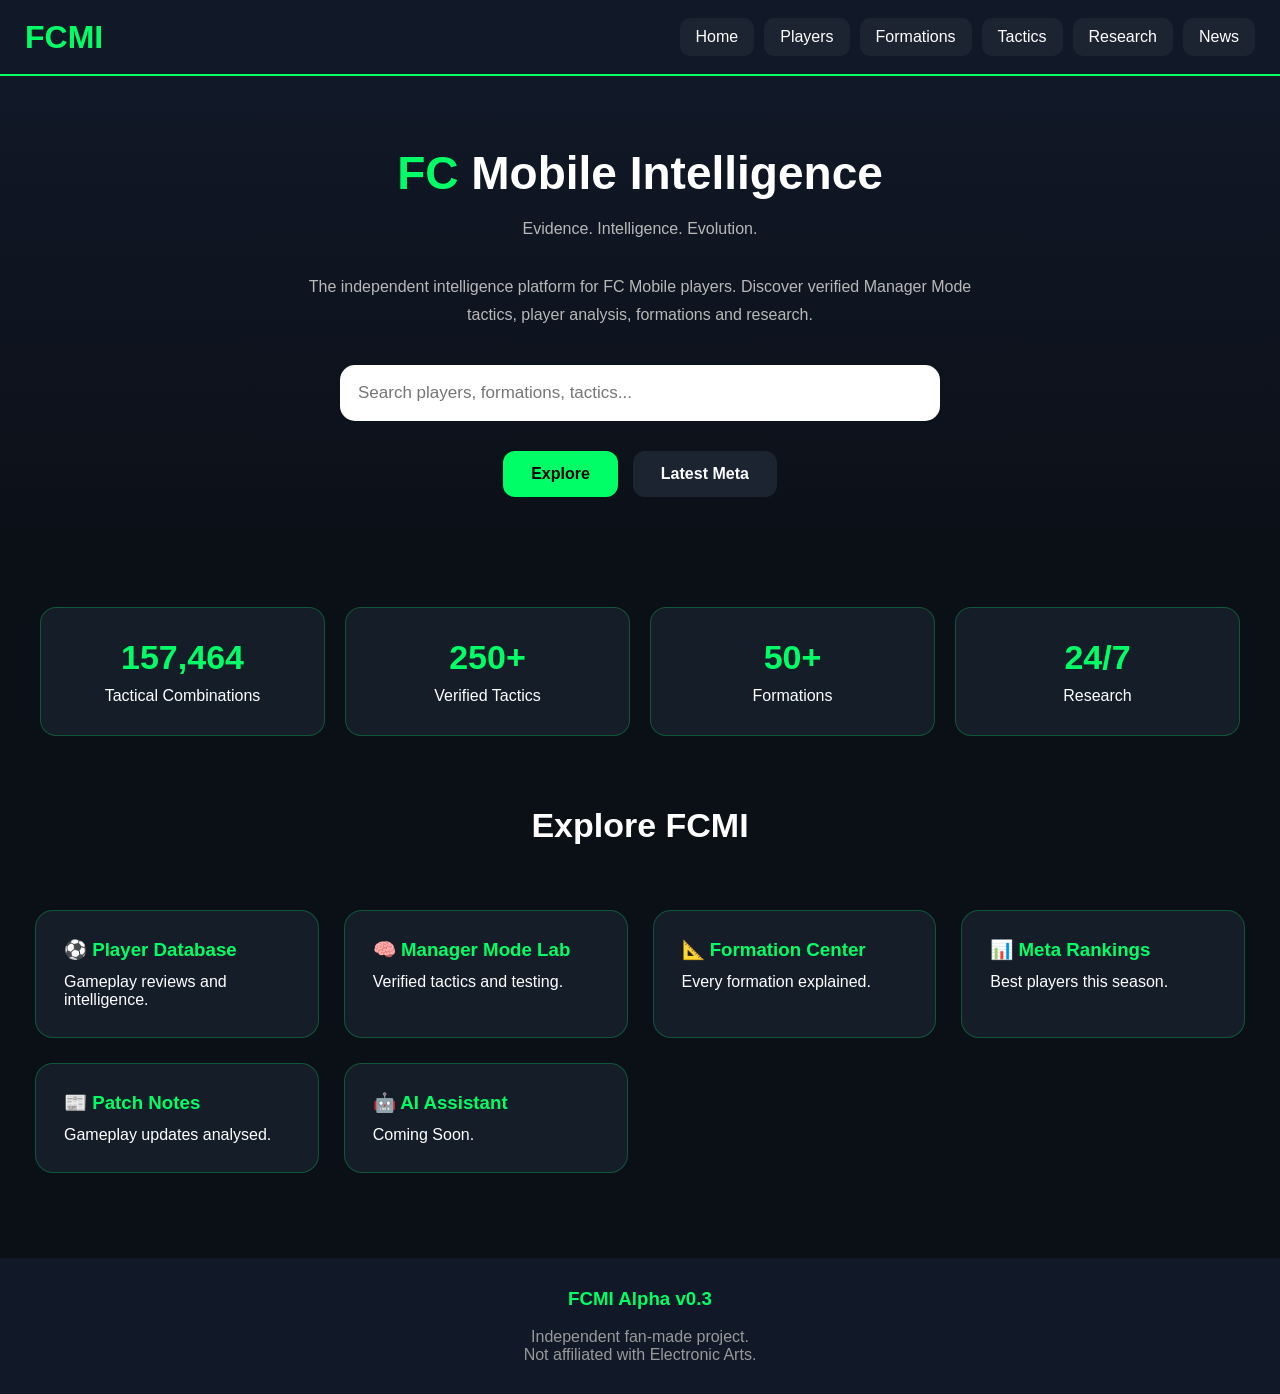
==== index.html @ a734e4b5 "Update index.html" ====
<!DOCTYPE html>
<html lang="en">
<head>
<meta charset="UTF-8">
<meta name="viewport" content="width=device-width, initial-scale=1.0">
<title>FCMI - FC Mobile Intelligence</title>

<style>

*{
margin:0;
padding:0;
box-sizing:border-box;
font-family:Arial,Helvetica,sans-serif;
}

body{
background:#0b1017;
color:white;
}

header{
display:flex;
justify-content:space-between;
align-items:center;
padding:18px 25px;
background:#111827;
border-bottom:2px solid #00ff66;
position:sticky;
top:0;
}

.logo{
font-size:32px;
font-weight:bold;
color:#00ff66;
}

nav{
display:flex;
gap:10px;
flex-wrap:wrap;
}

nav a{
color:white;
text-decoration:none;
padding:10px 16px;
border-radius:10px;
background:#1c2431;
transition:.3s;
}

nav a:hover{
background:#00ff66;
color:#000;
}

.hero{
padding:70px 20px;
text-align:center;
background:linear-gradient(180deg,#111827,#0b1017);
}

.hero h1{
font-size:46px;
margin-bottom:15px;
}

.hero h1 span{
color:#00ff66;
}

.hero p{
max-width:700px;
margin:auto;
color:#b8b8b8;
line-height:1.8;
}

.search{
margin-top:35px;
}

.search input{
width:90%;
max-width:600px;
padding:18px;
border:none;
border-radius:15px;
font-size:17px;
outline:none;
}

.buttons{
margin-top:30px;
display:flex;
justify-content:center;
gap:15px;
flex-wrap:wrap;
}

.btn{
padding:14px 28px;
border-radius:12px;
text-decoration:none;
font-weight:bold;
transition:.3s;
}

.green{
background:#00ff66;
color:black;
}

.dark{
background:#1b2430;
color:white;
}

.btn:hover{
transform:translateY(-4px);
}

.stats{
display:grid;
grid-template-columns:repeat(auto-fit,minmax(180px,1fr));
gap:20px;
padding:40px;
}

.stat{
background:#151d29;
padding:30px;
border-radius:16px;
text-align:center;
border:1px solid rgba(0,255,102,.25);
}

.stat h2{
color:#00ff66;
font-size:34px;
margin-bottom:10px;
}

.section-title{
text-align:center;
font-size:34px;
margin-top:30px;
margin-bottom:30px;
}

.cards{
display:grid;
grid-template-columns:repeat(auto-fit,minmax(230px,1fr));
gap:25px;
padding:35px;
}

.card{
background:#151d29;
padding:28px;
border-radius:18px;
transition:.3s;
border:1px solid rgba(0,255,102,.25);
}

.card:hover{
transform:translateY(-8px);
box-shadow:0 0 20px rgba(0,255,102,.35);
}

.card h3{
color:#00ff66;
margin-bottom:12px;
}

footer{
margin-top:50px;
background:#111827;
padding:30px;
text-align:center;
color:#999;
}

</style>

</head>

<body>

<header>

<div class="logo">FCMI</div>

<nav>

<a href="#">Home</a>
<a href="#">Players</a>
<a href="#">Formations</a>
<a href="#">Tactics</a>
<a href="#">Research</a>
<a href="#">News</a>

</nav>

</header>

<section class="hero">

<h1><span>FC</span> Mobile Intelligence</h1>

<p>

Evidence. Intelligence. Evolution.

<br><br>

The independent intelligence platform for FC Mobile players.

Discover verified Manager Mode tactics, player analysis, formations and research.

</p>

<div class="search">

<input type="text" placeholder="Search players, formations, tactics...">

</div>

<div class="buttons">

<a href="#" class="btn green">Explore</a>

<a href="#" class="btn dark">Latest Meta</a>

</div>

</section>

<section class="stats">

<div class="stat">

<h2>157,464</h2>

<p>Tactical Combinations</p>

</div>

<div class="stat">

<h2>250+</h2>

<p>Verified Tactics</p>

</div>

<div class="stat">

<h2>50+</h2>

<p>Formations</p>

</div>

<div class="stat">

<h2>24/7</h2>

<p>Research</p>

</div>

</section>

<h2 class="section-title">

Explore FCMI

</h2>

<section class="cards">

<div class="card">

<h3>⚽ Player Database</h3>

<p>Gameplay reviews and intelligence.</p>

</div>

<div class="card">

<h3>🧠 Manager Mode Lab</h3>

<p>Verified tactics and testing.</p>

</div>

<div class="card">

<h3>📐 Formation Center</h3>

<p>Every formation explained.</p>

</div>

<div class="card">

<h3>📊 Meta Rankings</h3>

<p>Best players this season.</p>

</div>

<div class="card">

<h3>📰 Patch Notes</h3>

<p>Gameplay updates analysed.</p>

</div>

<div class="card">

<h3>🤖 AI Assistant</h3>

<p>Coming Soon.</p>

</div>

</section>

<footer>

<h3 style="color:#00ff66;">FCMI Alpha v0.3</h3>

<br>

<p>

Independent fan-made project.

<br>

Not affiliated with Electronic Arts.

</p>

</footer>

</body>

</html>
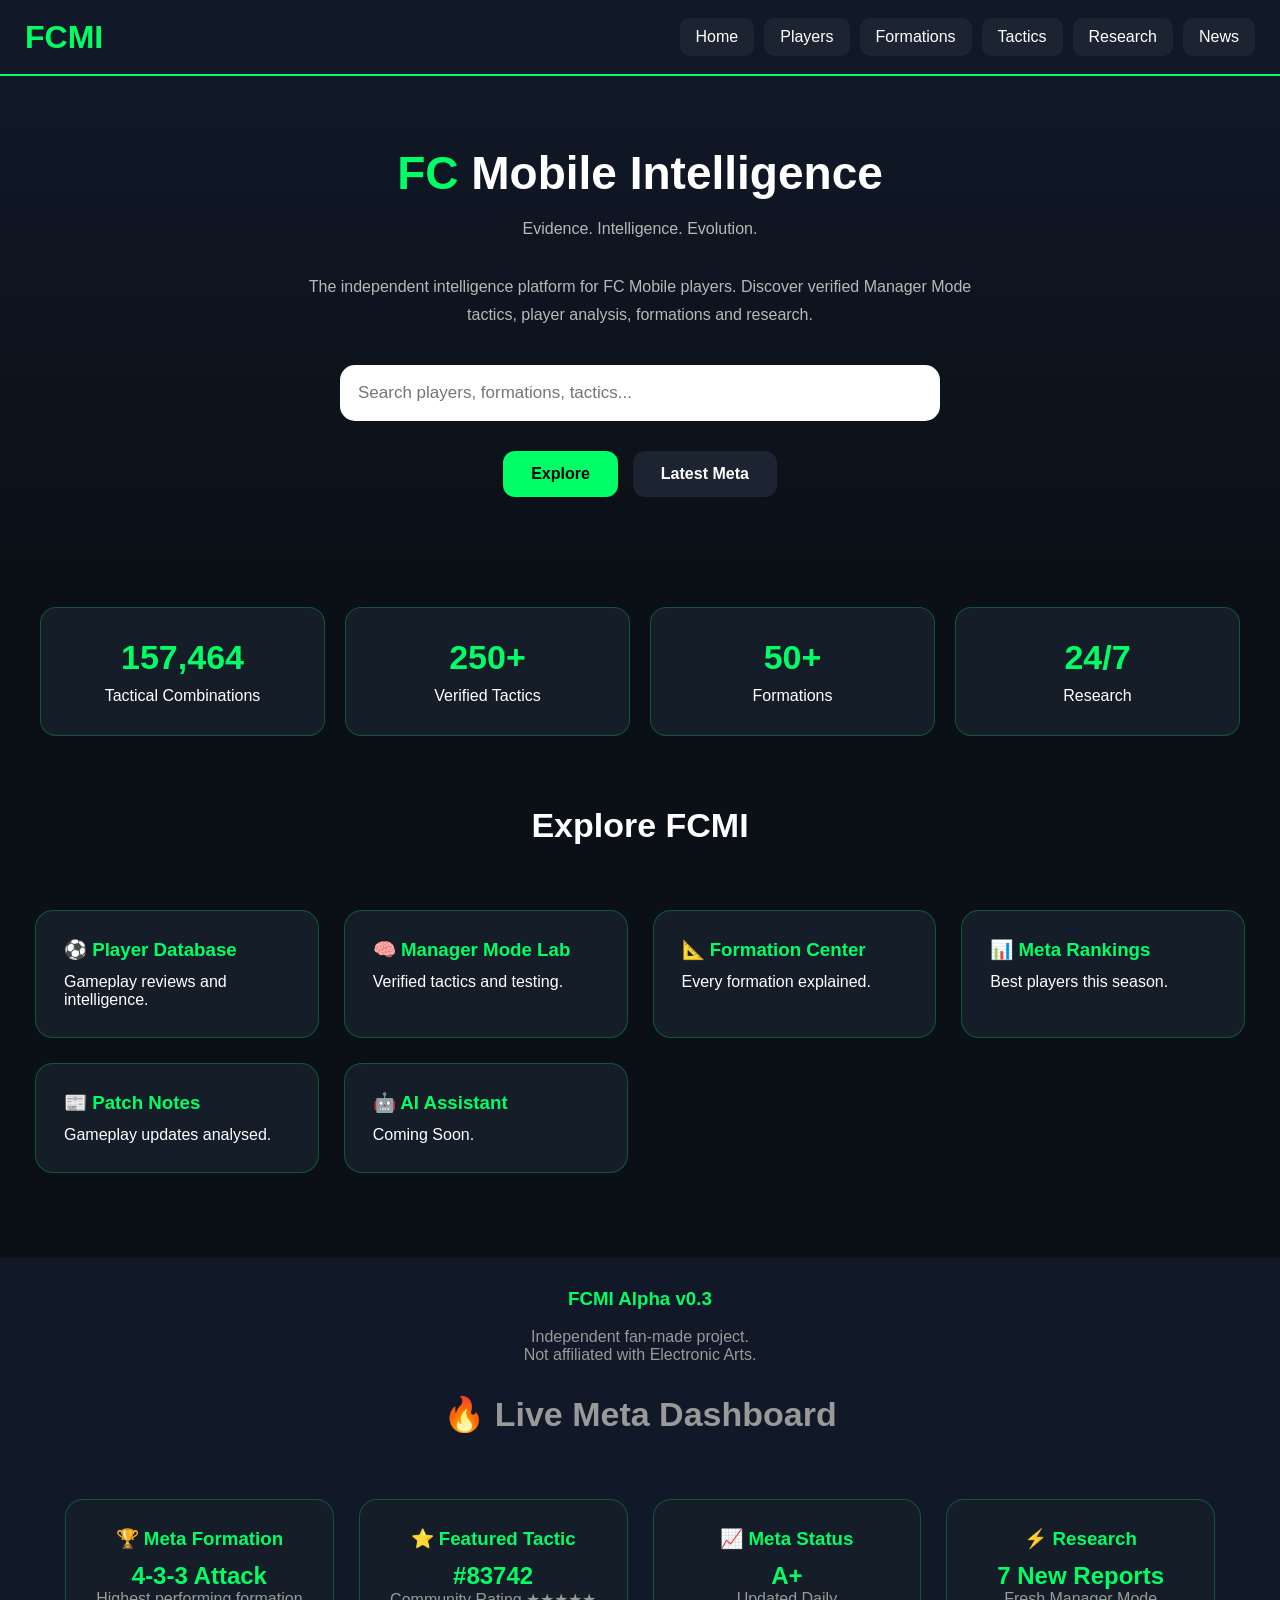
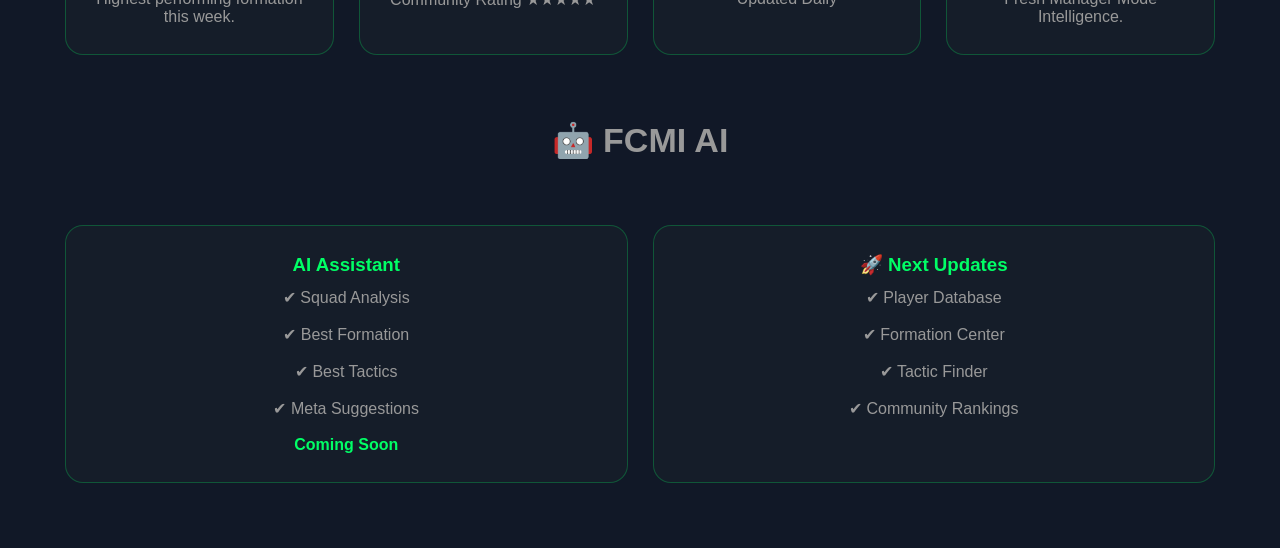
==== commit d46b31fa: "Update index.html" ====
--- a/index.html
+++ b/index.html
@@ -348,6 +348,101 @@
 
 </p>
 
+<!-- ========================= -->
+<!-- FCMI v0.4 LIVE DASHBOARD -->
+<!-- ========================= -->
+
+<h2 class="section-title">
+🔥 Live Meta Dashboard
+</h2>
+
+<section class="cards">
+
+<div class="card">
+<h3>🏆 Meta Formation</h3>
+<h2 style="color:#00ff66;">4-3-3 Attack</h2>
+<p>Highest performing formation this week.</p>
+</div>
+
+<div class="card">
+<h3>⭐ Featured Tactic</h3>
+<h2 style="color:#00ff66;">#83742</h2>
+<p>Community Rating ★★★★★</p>
+</div>
+
+<div class="card">
+<h3>📈 Meta Status</h3>
+<h2 style="color:#00ff66;">A+</h2>
+<p>Updated Daily</p>
+</div>
+
+<div class="card">
+<h3>⚡ Research</h3>
+<h2 style="color:#00ff66;">7 New Reports</h2>
+<p>Fresh Manager Mode Intelligence.</p>
+</div>
+
+</section>
+
+<h2 class="section-title">
+🤖 FCMI AI
+</h2>
+
+<section class="cards">
+
+<div class="card">
+<h3>AI Assistant</h3>
+
+<p>
+
+✔ Squad Analysis
+
+<br><br>
+
+✔ Best Formation
+
+<br><br>
+
+✔ Best Tactics
+
+<br><br>
+
+✔ Meta Suggestions
+
+<br><br>
+
+<font color="#00ff66"><b>Coming Soon</b></font>
+
+</p>
+
+</div>
+
+<div class="card">
+
+<h3>🚀 Next Updates</h3>
+
+<p>
+
+✔ Player Database
+
+<br><br>
+
+✔ Formation Center
+
+<br><br>
+
+✔ Tactic Finder
+
+<br><br>
+
+✔ Community Rankings
+
+</p>
+
+</div>
+
+</section>
+
 </footer>
 
 </body>
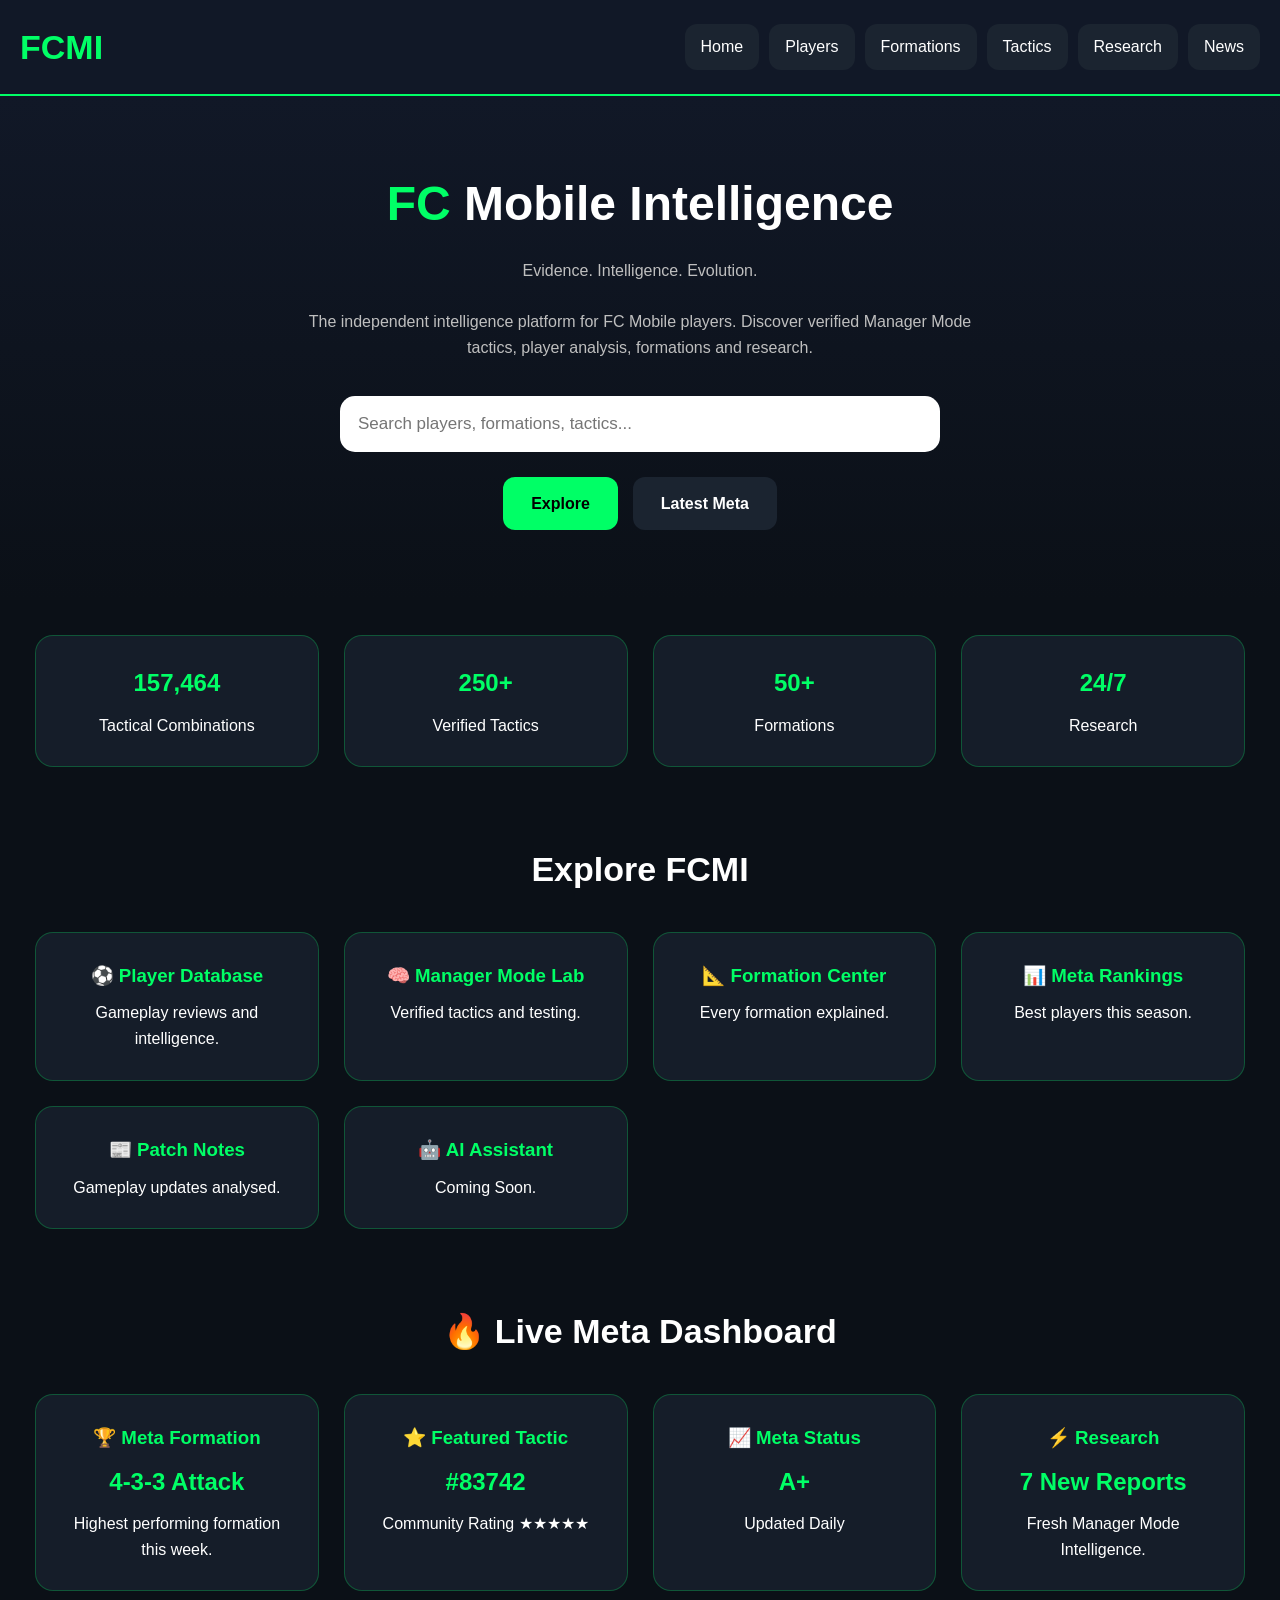
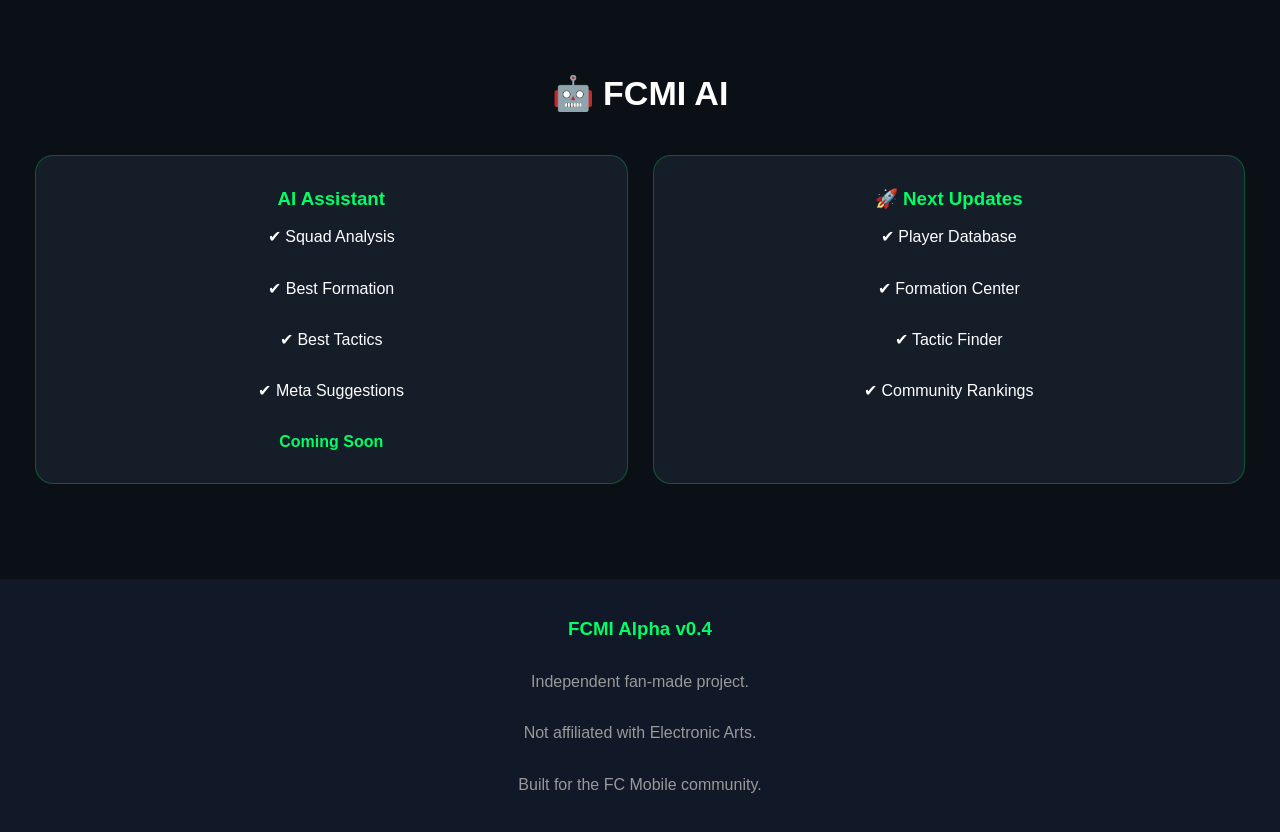
==== commit ba083b58: "Update index.html" ====
--- a/index.html
+++ b/index.html
@@ -1,8 +1,11 @@
 <!DOCTYPE html>
 <html lang="en">
+
 <head>
+
 <meta charset="UTF-8">
 <meta name="viewport" content="width=device-width, initial-scale=1.0">
+
 <title>FCMI - FC Mobile Intelligence</title>
 
 <style>
@@ -17,21 +20,23 @@
 body{
 background:#0b1017;
 color:white;
+line-height:1.6;
 }
 
 header{
 display:flex;
 justify-content:space-between;
 align-items:center;
-padding:18px 25px;
+padding:20px;
 background:#111827;
 border-bottom:2px solid #00ff66;
 position:sticky;
 top:0;
+z-index:100;
 }
 
 .logo{
-font-size:32px;
+font-size:34px;
 font-weight:bold;
 color:#00ff66;
 }
@@ -45,9 +50,9 @@
 nav a{
 color:white;
 text-decoration:none;
+background:#1b2430;
 padding:10px 16px;
-border-radius:10px;
-background:#1c2431;
+border-radius:12px;
 transition:.3s;
 }
 
@@ -63,7 +68,7 @@
 }
 
 .hero h1{
-font-size:46px;
+font-size:48px;
 margin-bottom:15px;
 }
 
@@ -74,8 +79,7 @@
 .hero p{
 max-width:700px;
 margin:auto;
-color:#b8b8b8;
-line-height:1.8;
+color:#bfbfbf;
 }
 
 .search{
@@ -93,18 +97,18 @@
 }
 
 .buttons{
-margin-top:30px;
 display:flex;
 justify-content:center;
 gap:15px;
+margin-top:25px;
 flex-wrap:wrap;
 }
 
 .btn{
 padding:14px 28px;
 border-radius:12px;
+font-weight:bold;
 text-decoration:none;
-font-weight:bold;
 transition:.3s;
 }
 
@@ -122,34 +126,7 @@
 transform:translateY(-4px);
 }
 
-.stats{
-display:grid;
-grid-template-columns:repeat(auto-fit,minmax(180px,1fr));
-gap:20px;
-padding:40px;
-}
-
-.stat{
-background:#151d29;
-padding:30px;
-border-radius:16px;
-text-align:center;
-border:1px solid rgba(0,255,102,.25);
-}
-
-.stat h2{
-color:#00ff66;
-font-size:34px;
-margin-bottom:10px;
-}
-
-.section-title{
-text-align:center;
-font-size:34px;
-margin-top:30px;
-margin-bottom:30px;
-}
-
+.stats,
 .cards{
 display:grid;
 grid-template-columns:repeat(auto-fit,minmax(230px,1fr));
@@ -157,36 +134,46 @@
 padding:35px;
 }
 
+.stat,
 .card{
 background:#151d29;
 padding:28px;
 border-radius:18px;
+border:1px solid rgba(0,255,102,.25);
 transition:.3s;
-border:1px solid rgba(0,255,102,.25);
-}
-
-.card:hover{
+text-align:center;
+}
+
+.card:hover,
+.stat:hover{
 transform:translateY(-8px);
-box-shadow:0 0 20px rgba(0,255,102,.35);
-}
-
+box-shadow:0 0 20px rgba(0,255,102,.25);
+}
+
+.stat h2,
+.card h2,
 .card h3{
 color:#00ff66;
-margin-bottom:12px;
+margin-bottom:10px;
+}
+
+.section-title{
+text-align:center;
+font-size:34px;
+margin-top:40px;
 }
 
 footer{
-margin-top:50px;
 background:#111827;
-padding:30px;
+padding:35px;
 text-align:center;
+margin-top:60px;
 color:#999;
 }
 
 </style>
 
 </head>
-
 <body>
 
 <header>
@@ -194,14 +181,12 @@
 <div class="logo">FCMI</div>
 
 <nav>
-
 <a href="#">Home</a>
 <a href="#">Players</a>
 <a href="#">Formations</a>
 <a href="#">Tactics</a>
 <a href="#">Research</a>
 <a href="#">News</a>
-
 </nav>
 
 </header>
@@ -211,29 +196,20 @@
 <h1><span>FC</span> Mobile Intelligence</h1>
 
 <p>
-
 Evidence. Intelligence. Evolution.
-
 <br><br>
-
 The independent intelligence platform for FC Mobile players.
-
-Discover verified Manager Mode tactics, player analysis, formations and research.
-
+Discover verified Manager Mode tactics, player analysis,
+formations and research.
 </p>
 
 <div class="search">
-
 <input type="text" placeholder="Search players, formations, tactics...">
-
 </div>
 
 <div class="buttons">
-
 <a href="#" class="btn green">Explore</a>
-
 <a href="#" class="btn dark">Latest Meta</a>
-
 </div>
 
 </section>
@@ -241,100 +217,123 @@
 <section class="stats">
 
 <div class="stat">
-
 <h2>157,464</h2>
-
 <p>Tactical Combinations</p>
-
 </div>
 
 <div class="stat">
-
 <h2>250+</h2>
-
 <p>Verified Tactics</p>
-
 </div>
 
 <div class="stat">
-
 <h2>50+</h2>
-
 <p>Formations</p>
-
 </div>
 
 <div class="stat">
-
 <h2>24/7</h2>
-
 <p>Research</p>
-
-</div>
-
-</section>
-
-<h2 class="section-title">
-
-Explore FCMI
-
-</h2>
+</div>
+
+</section>
+
+<h2 class="section-title">Explore FCMI</h2>
 
 <section class="cards">
 
 <div class="card">
-
 <h3>⚽ Player Database</h3>
-
 <p>Gameplay reviews and intelligence.</p>
-
-</div>
-
-<div class="card">
-
+</div>
+
+<div class="card">
 <h3>🧠 Manager Mode Lab</h3>
-
 <p>Verified tactics and testing.</p>
-
-</div>
-
-<div class="card">
-
+</div>
+
+<div class="card">
 <h3>📐 Formation Center</h3>
-
 <p>Every formation explained.</p>
-
-</div>
-
-<div class="card">
-
+</div>
+
+<div class="card">
 <h3>📊 Meta Rankings</h3>
-
 <p>Best players this season.</p>
-
-</div>
-
-<div class="card">
-
+</div>
+
+<div class="card">
 <h3>📰 Patch Notes</h3>
-
 <p>Gameplay updates analysed.</p>
-
-</div>
-
-<div class="card">
-
+</div>
+
+<div class="card">
 <h3>🤖 AI Assistant</h3>
-
 <p>Coming Soon.</p>
-
-</div>
-
-</section>
-
+</div>
+
+</section>
+
+<h2 class="section-title">🔥 Live Meta Dashboard</h2>
+
+<section class="cards">
+
+<div class="card">
+<h3>🏆 Meta Formation</h3>
+<h2>4-3-3 Attack</h2>
+<p>Highest performing formation this week.</p>
+</div>
+
+<div class="card">
+<h3>⭐ Featured Tactic</h3>
+<h2>#83742</h2>
+<p>Community Rating ★★★★★</p>
+</div>
+
+<div class="card">
+<h3>📈 Meta Status</h3>
+<h2>A+</h2>
+<p>Updated Daily</p>
+</div>
+
+<div class="card">
+<h3>⚡ Research</h3>
+<h2>7 New Reports</h2>
+<p>Fresh Manager Mode Intelligence.</p>
+</div>
+
+</section>
+
+<h2 class="section-title">🤖 FCMI AI</h2>
+
+<section class="cards">
+
+<div class="card">
+<h3>AI Assistant</h3>
+<p>
+✔ Squad Analysis<br><br>
+✔ Best Formation<br><br>
+✔ Best Tactics<br><br>
+✔ Meta Suggestions<br><br>
+
+<b style="color:#00ff66;">Coming Soon</b>
+</p>
+</div>
+
+<div class="card">
+<h3>🚀 Next Updates</h3>
+<p>
+✔ Player Database<br><br>
+✔ Formation Center<br><br>
+✔ Tactic Finder<br><br>
+✔ Community Rankings
+</p>
+</div>
+
+</section>
 <footer>
 
-<h3 style="color:#00ff66;">FCMI Alpha v0.3</h3>
+<h3 style="color:#00ff66;">FCMI Alpha v0.4</h3>
 
 <br>
 
@@ -342,107 +341,16 @@
 
 Independent fan-made project.
 
-<br>
+<br><br>
 
 Not affiliated with Electronic Arts.
 
+<br><br>
+
+Built for the FC Mobile community.
+
 </p>
 
-<!-- ========================= -->
-<!-- FCMI v0.4 LIVE DASHBOARD -->
-<!-- ========================= -->
-
-<h2 class="section-title">
-🔥 Live Meta Dashboard
-</h2>
-
-<section class="cards">
-
-<div class="card">
-<h3>🏆 Meta Formation</h3>
-<h2 style="color:#00ff66;">4-3-3 Attack</h2>
-<p>Highest performing formation this week.</p>
-</div>
-
-<div class="card">
-<h3>⭐ Featured Tactic</h3>
-<h2 style="color:#00ff66;">#83742</h2>
-<p>Community Rating ★★★★★</p>
-</div>
-
-<div class="card">
-<h3>📈 Meta Status</h3>
-<h2 style="color:#00ff66;">A+</h2>
-<p>Updated Daily</p>
-</div>
-
-<div class="card">
-<h3>⚡ Research</h3>
-<h2 style="color:#00ff66;">7 New Reports</h2>
-<p>Fresh Manager Mode Intelligence.</p>
-</div>
-
-</section>
-
-<h2 class="section-title">
-🤖 FCMI AI
-</h2>
-
-<section class="cards">
-
-<div class="card">
-<h3>AI Assistant</h3>
-
-<p>
-
-✔ Squad Analysis
-
-<br><br>
-
-✔ Best Formation
-
-<br><br>
-
-✔ Best Tactics
-
-<br><br>
-
-✔ Meta Suggestions
-
-<br><br>
-
-<font color="#00ff66"><b>Coming Soon</b></font>
-
-</p>
-
-</div>
-
-<div class="card">
-
-<h3>🚀 Next Updates</h3>
-
-<p>
-
-✔ Player Database
-
-<br><br>
-
-✔ Formation Center
-
-<br><br>
-
-✔ Tactic Finder
-
-<br><br>
-
-✔ Community Rankings
-
-</p>
-
-</div>
-
-</section>
-
 </footer>
 
 </body>
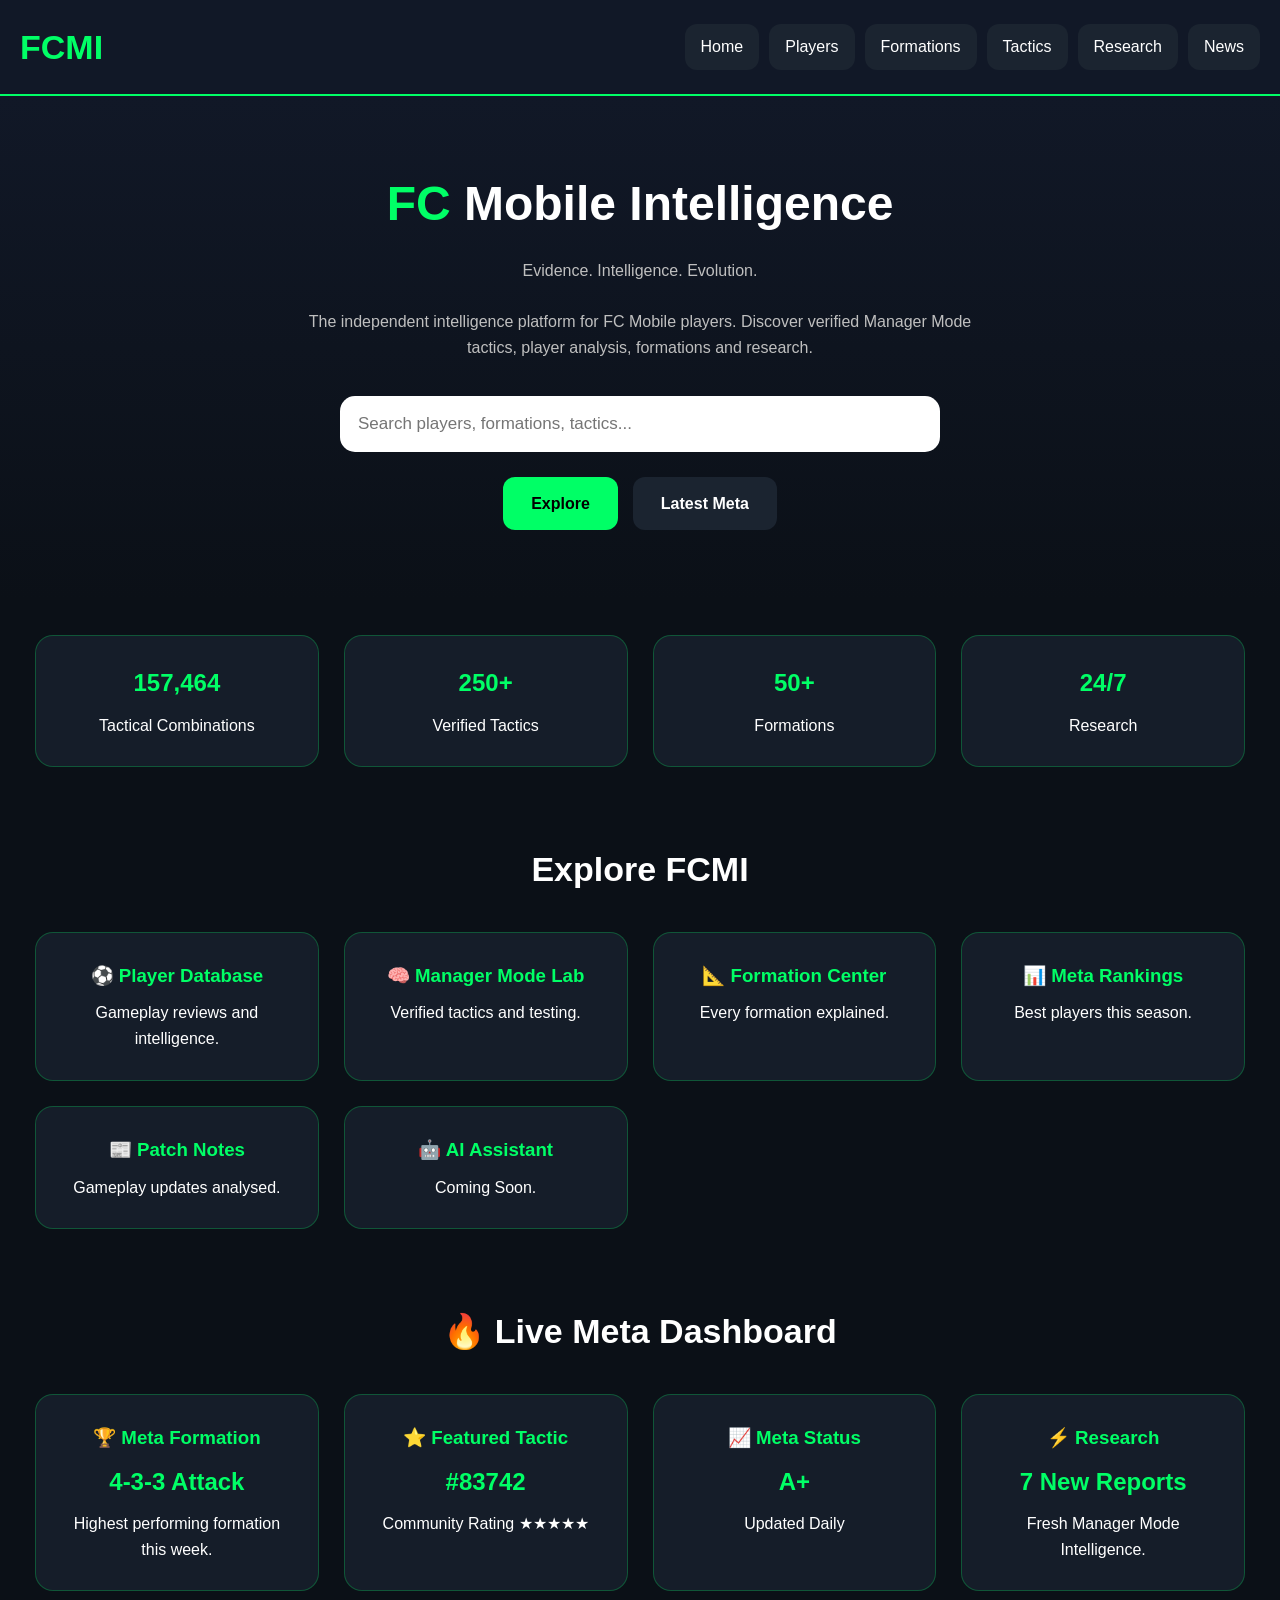
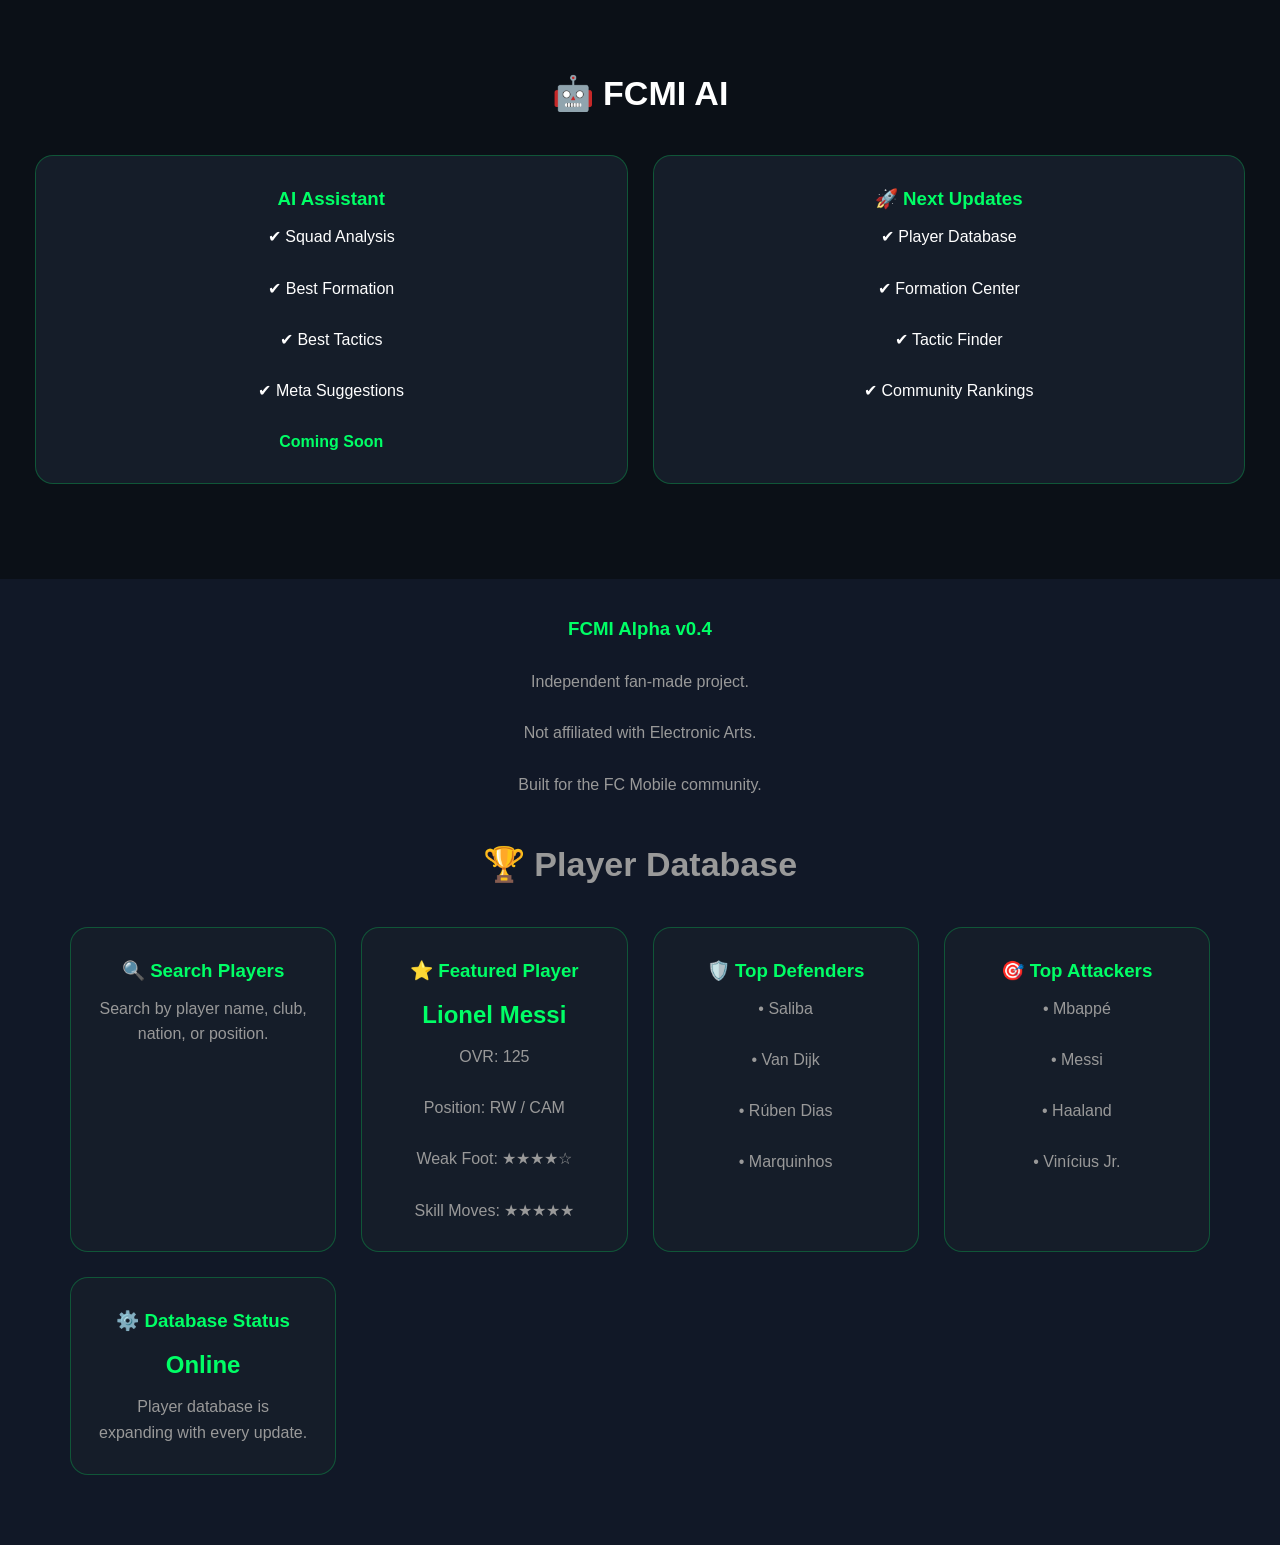
==== commit 0d72dd19: "Update index.html" ====
--- a/index.html
+++ b/index.html
@@ -350,7 +350,52 @@
 Built for the FC Mobile community.
 
 </p>
-
+<h2 class="section-title">🏆 Player Database</h2>
+
+<section class="cards">
+
+<div class="card">
+<h3>🔍 Search Players</h3>
+<p>Search by player name, club, nation, or position.</p>
+</div>
+
+<div class="card">
+<h3>⭐ Featured Player</h3>
+<h2 style="color:#00ff66;">Lionel Messi</h2>
+<p>OVR: 125<br><br>
+Position: RW / CAM<br><br>
+Weak Foot: ★★★★☆<br><br>
+Skill Moves: ★★★★★
+</p>
+</div>
+
+<div class="card">
+<h3>🛡️ Top Defenders</h3>
+<p>
+• Saliba<br><br>
+• Van Dijk<br><br>
+• Rúben Dias<br><br>
+• Marquinhos
+</p>
+</div>
+
+<div class="card">
+<h3>🎯 Top Attackers</h3>
+<p>
+• Mbappé<br><br>
+• Messi<br><br>
+• Haaland<br><br>
+• Vinícius Jr.
+</p>
+</div>
+
+<div class="card">
+<h3>⚙️ Database Status</h3>
+<h2 style="color:#00ff66;">Online</h2>
+<p>Player database is expanding with every update.</p>
+</div>
+
+</section>
 </footer>
 
 </body>
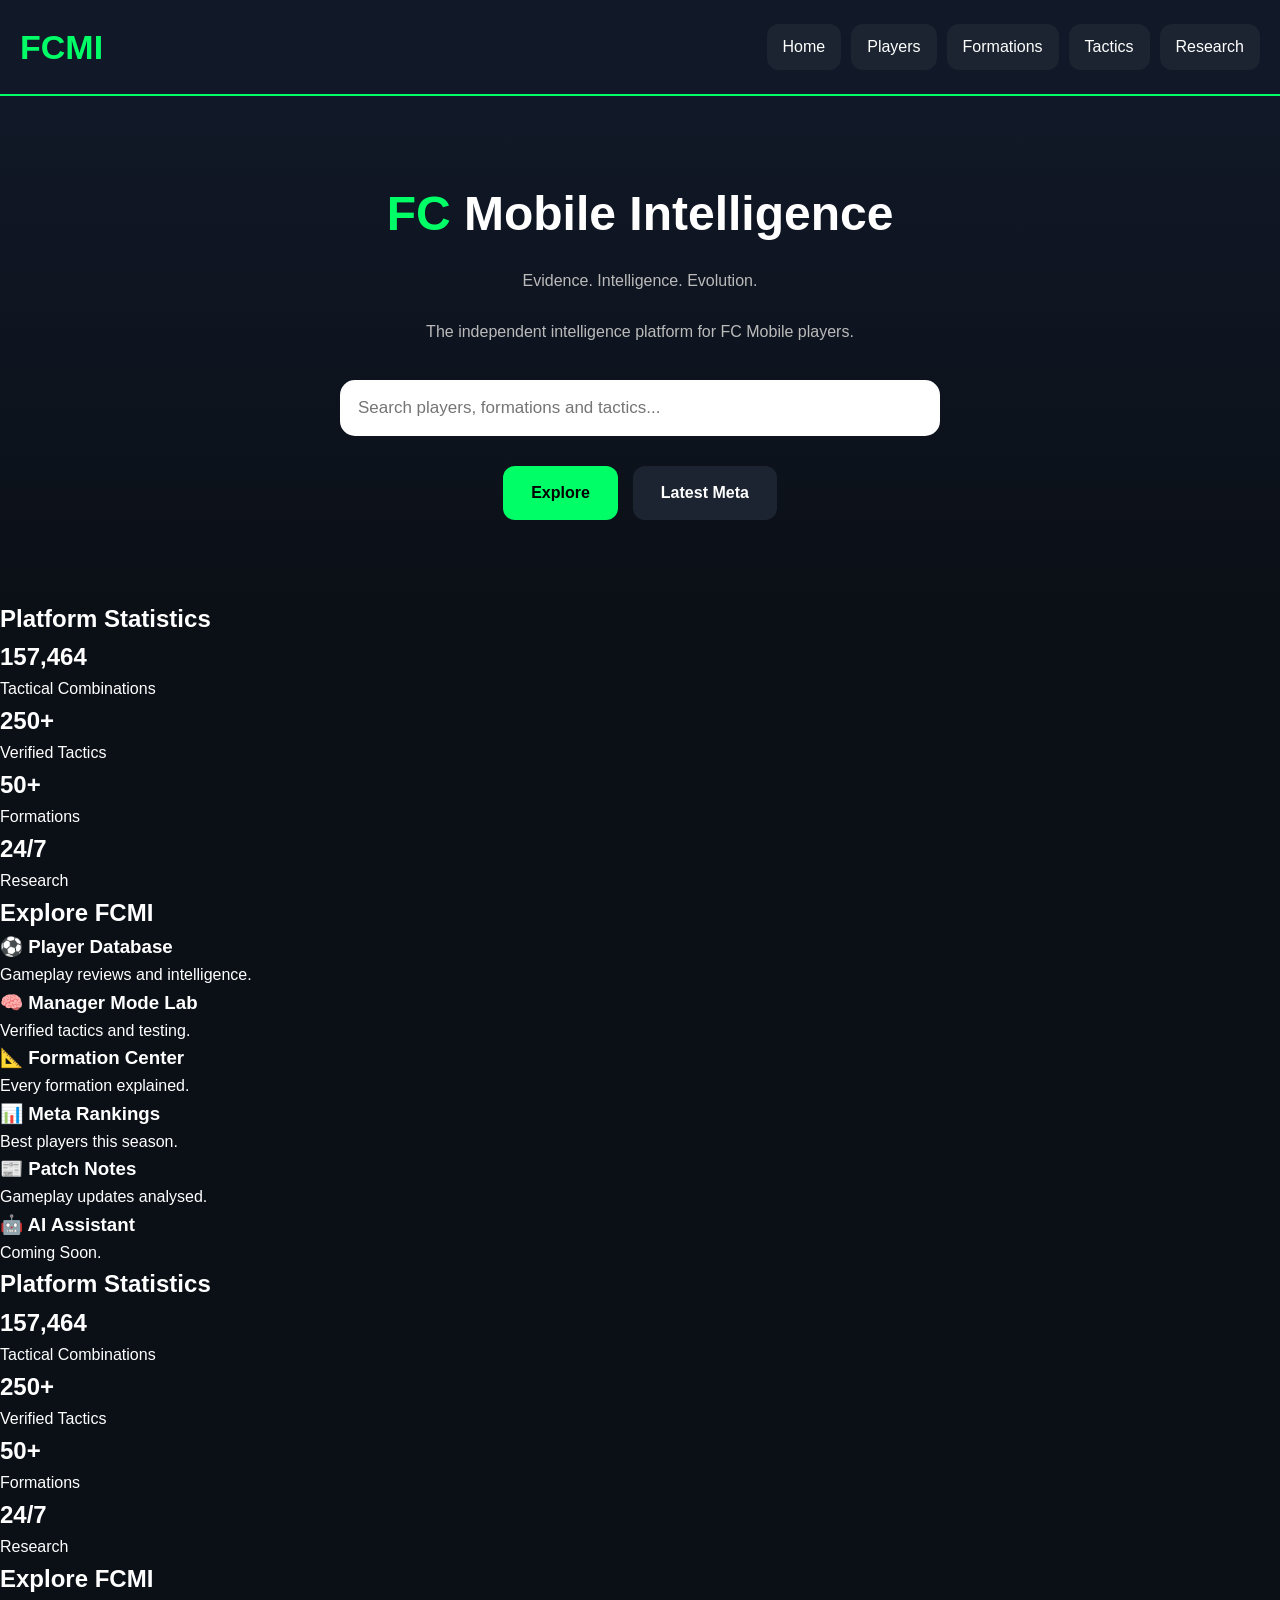
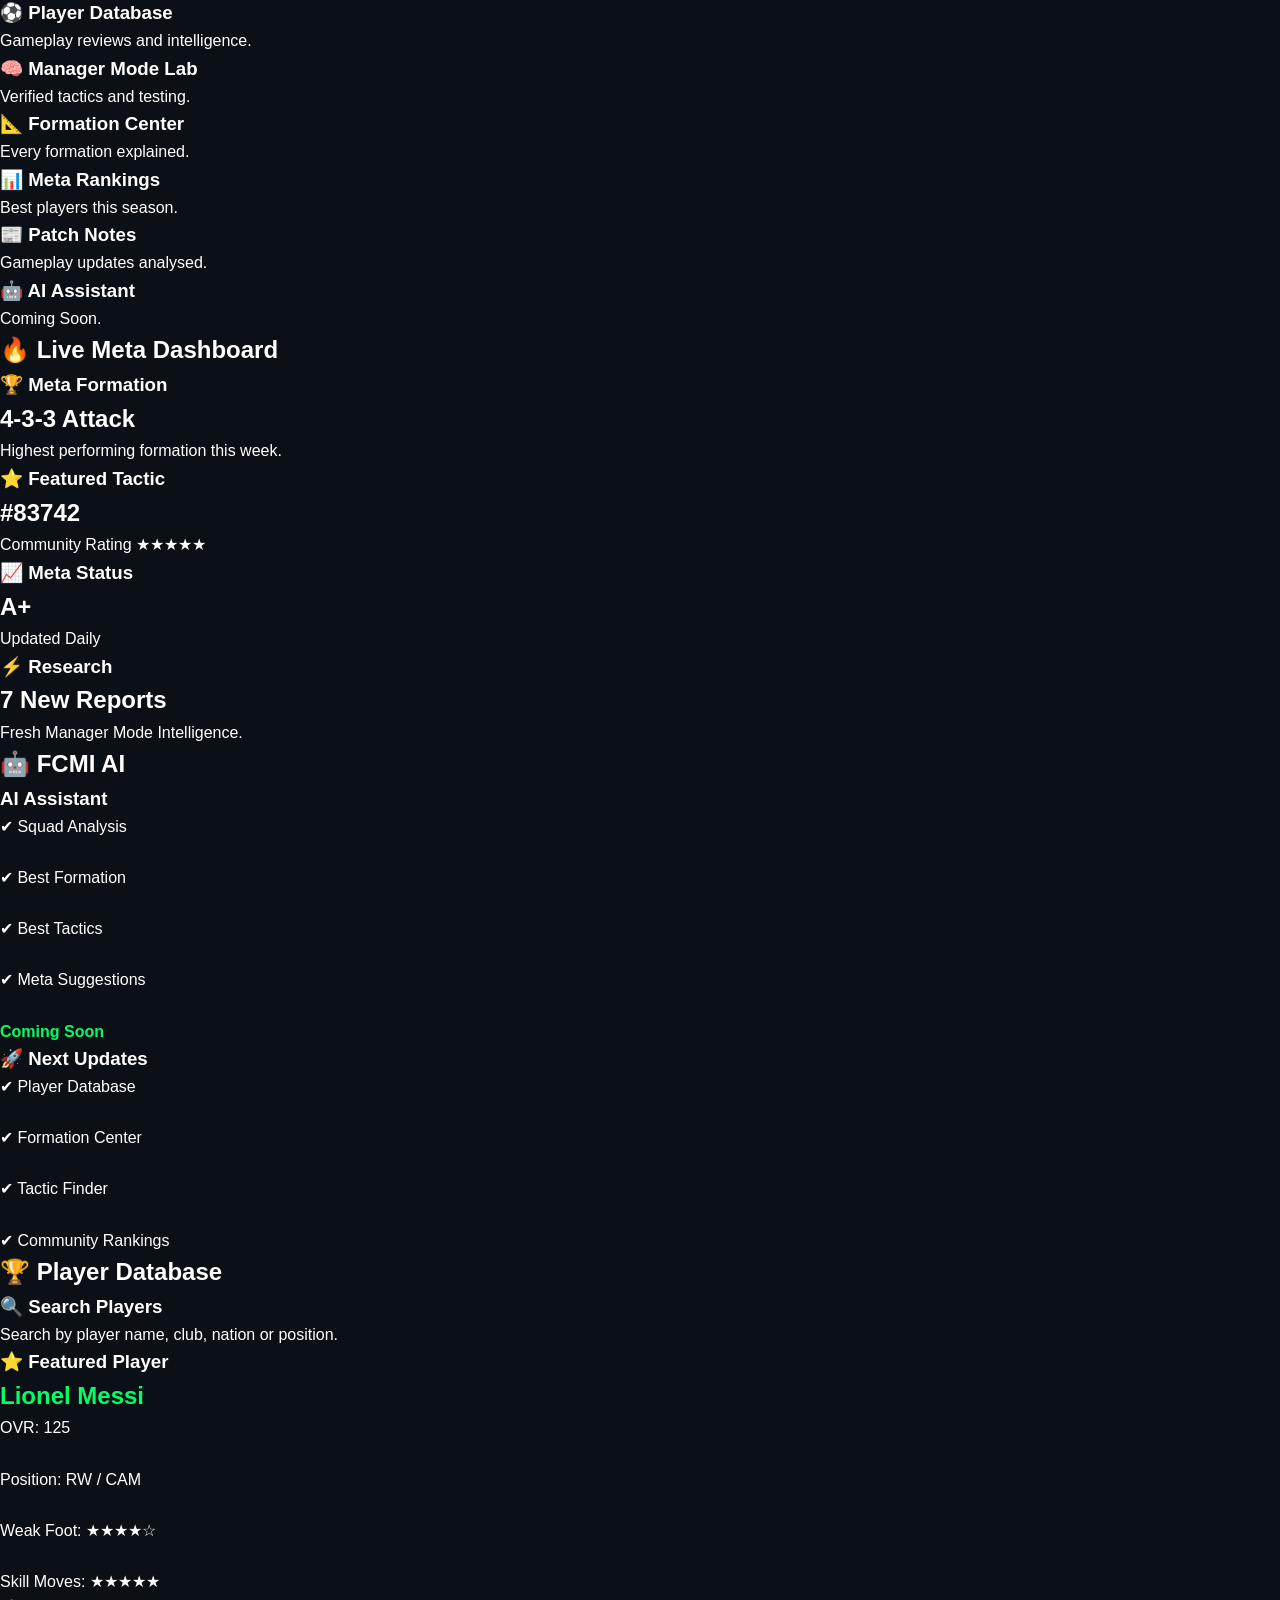
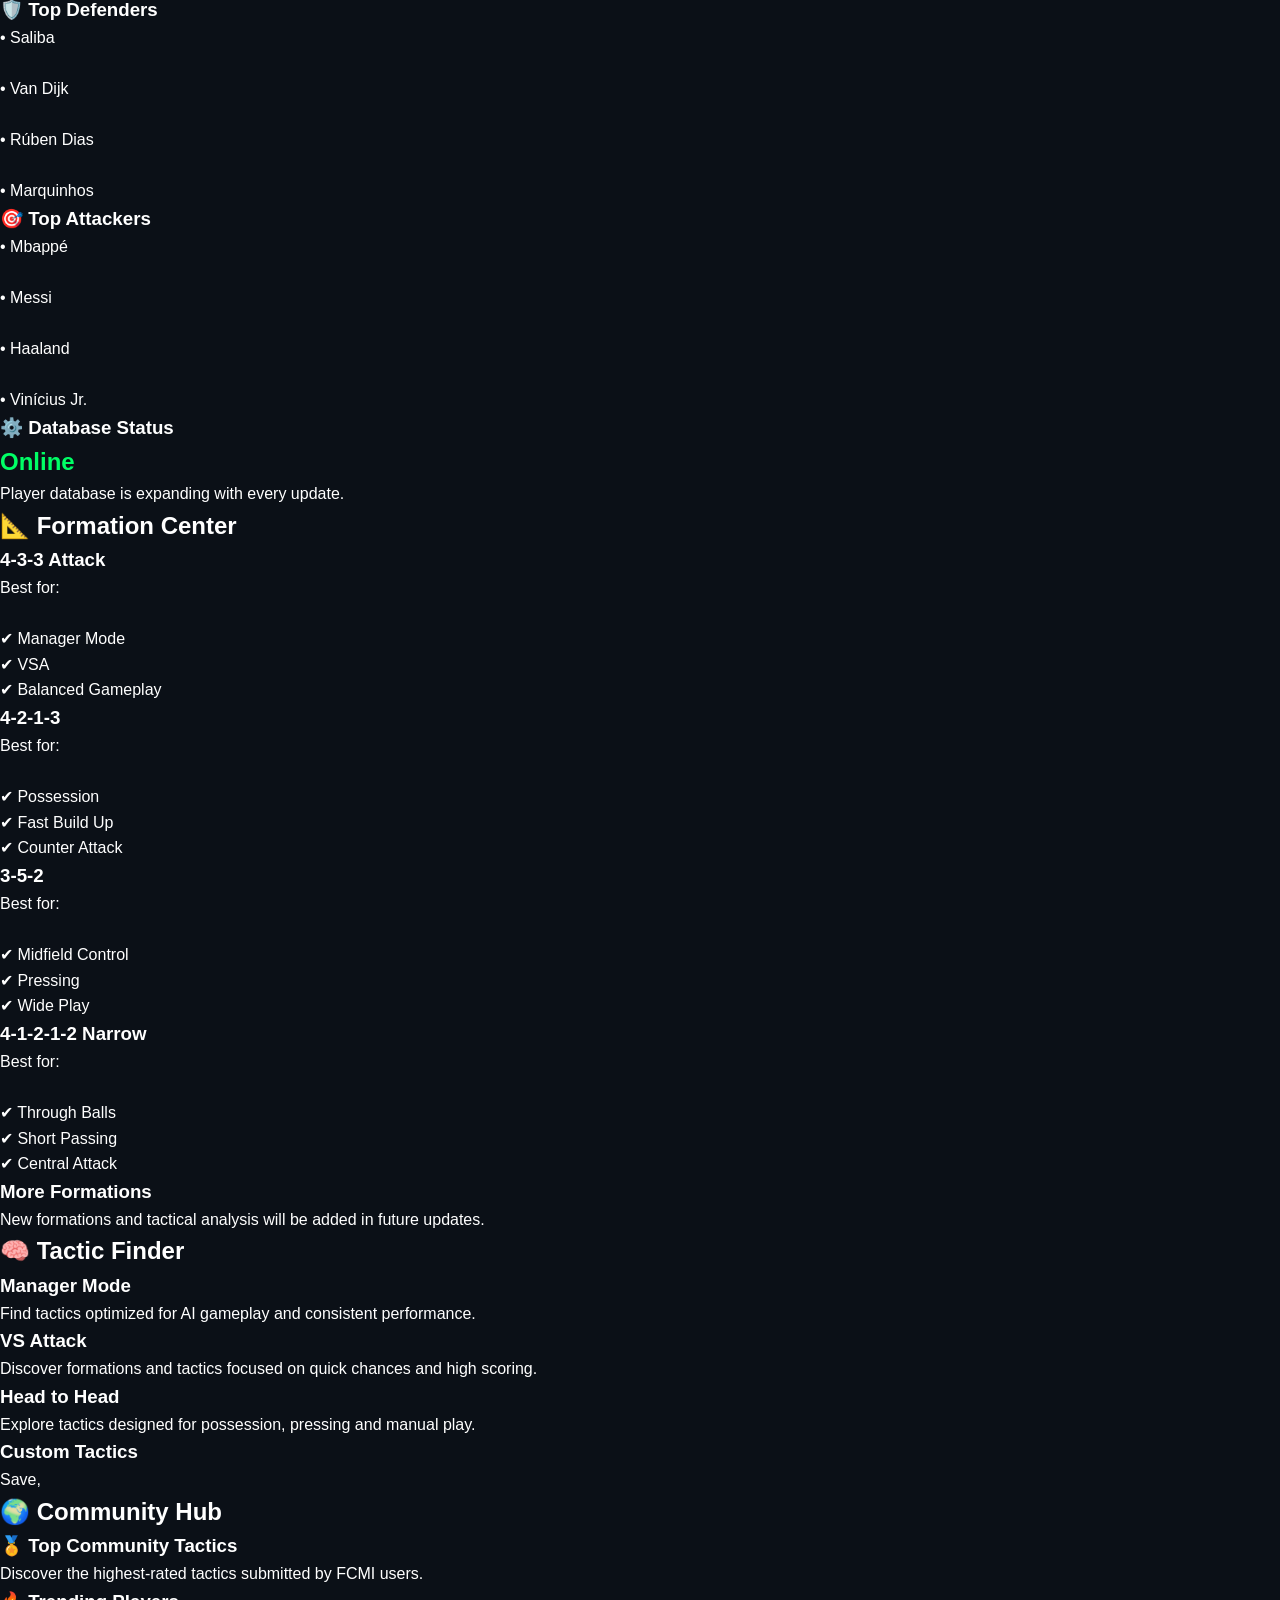
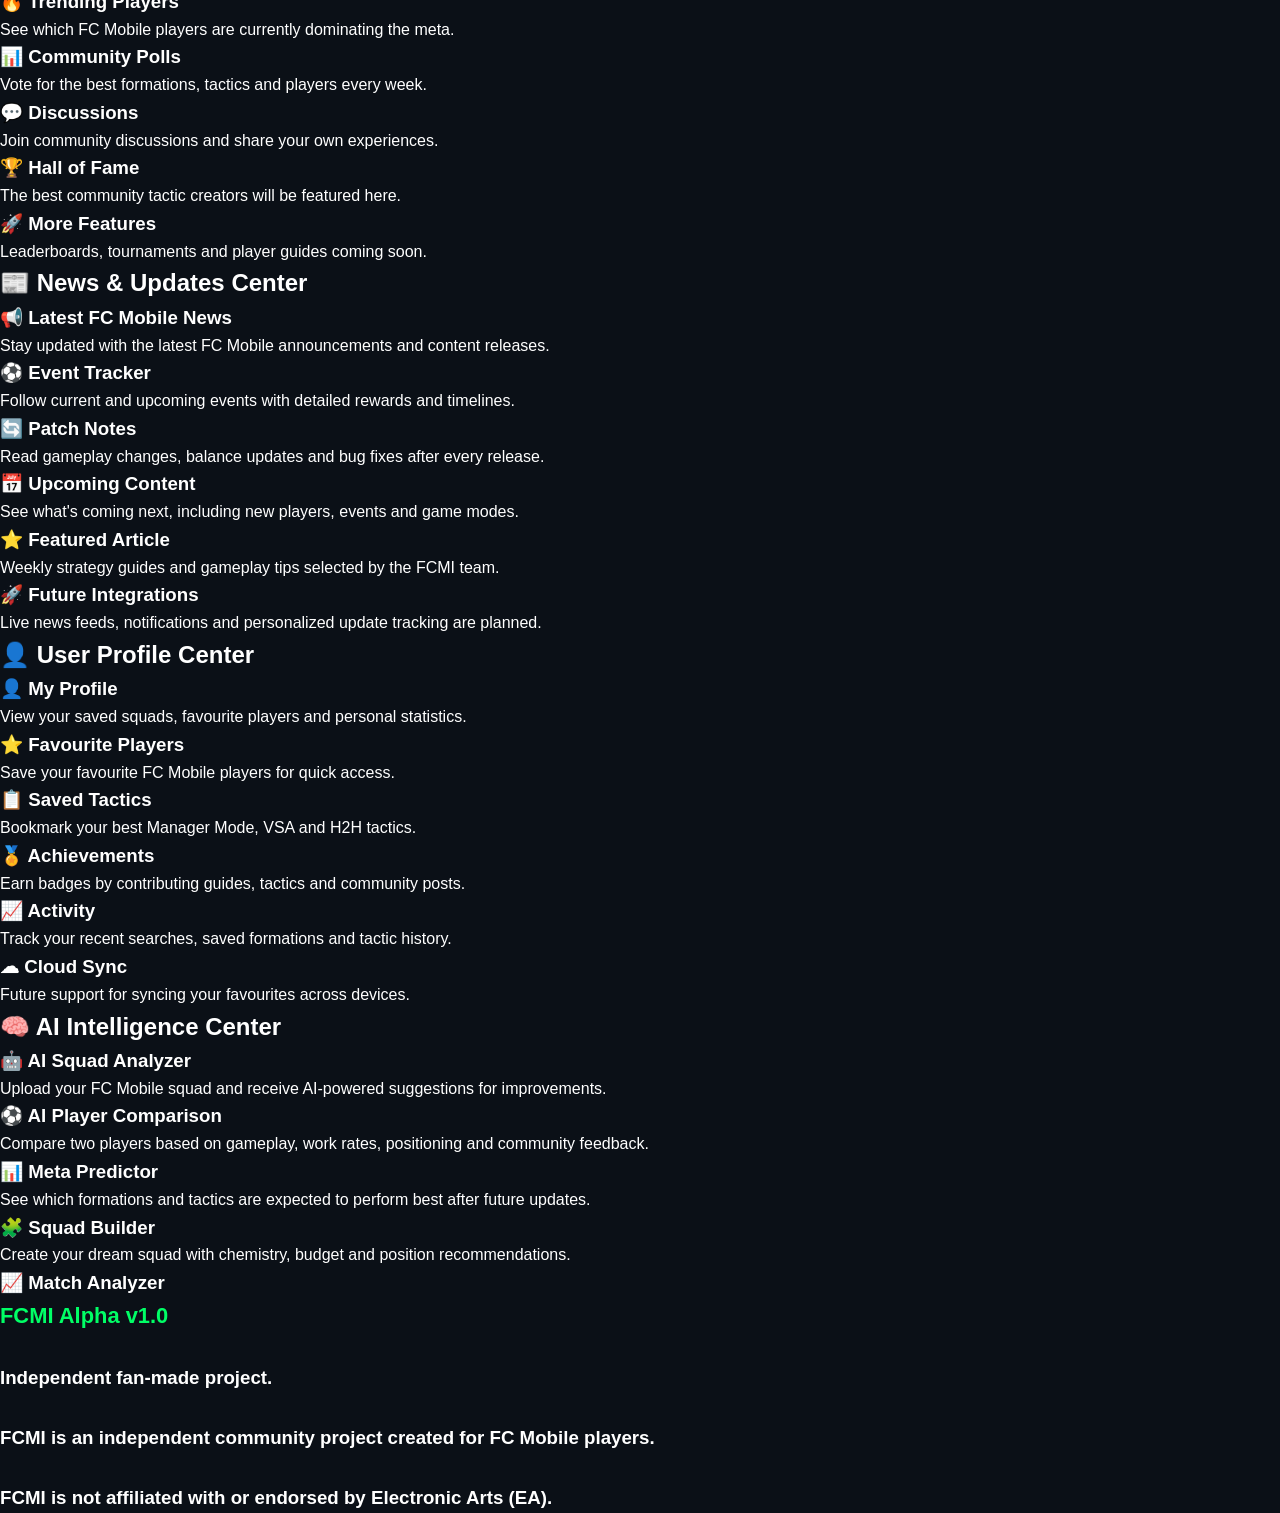
==== commit 73860948: "Update index.html" ====
--- a/index.html
+++ b/index.html
@@ -1,6 +1,5 @@
 <!DOCTYPE html>
 <html lang="en">
-
 <head>
 
 <meta charset="UTF-8">
@@ -58,11 +57,11 @@
 
 nav a:hover{
 background:#00ff66;
-color:#000;
+color:black;
 }
 
 .hero{
-padding:70px 20px;
+padding:80px 20px;
 text-align:center;
 background:linear-gradient(180deg,#111827,#0b1017);
 }
@@ -79,7 +78,7 @@
 .hero p{
 max-width:700px;
 margin:auto;
-color:#bfbfbf;
+color:#bbbbbb;
 }
 
 .search{
@@ -100,7 +99,7 @@
 display:flex;
 justify-content:center;
 gap:15px;
-margin-top:25px;
+margin-top:30px;
 flex-wrap:wrap;
 }
 
@@ -126,54 +125,10 @@
 transform:translateY(-4px);
 }
 
-.stats,
-.cards{
-display:grid;
-grid-template-columns:repeat(auto-fit,minmax(230px,1fr));
-gap:25px;
-padding:35px;
-}
-
-.stat,
-.card{
-background:#151d29;
-padding:28px;
-border-radius:18px;
-border:1px solid rgba(0,255,102,.25);
-transition:.3s;
-text-align:center;
-}
-
-.card:hover,
-.stat:hover{
-transform:translateY(-8px);
-box-shadow:0 0 20px rgba(0,255,102,.25);
-}
-
-.stat h2,
-.card h2,
-.card h3{
-color:#00ff66;
-margin-bottom:10px;
-}
-
-.section-title{
-text-align:center;
-font-size:34px;
-margin-top:40px;
-}
-
-footer{
-background:#111827;
-padding:35px;
-text-align:center;
-margin-top:60px;
-color:#999;
-}
-
 </style>
 
 </head>
+
 <body>
 
 <header>
@@ -181,12 +136,13 @@
 <div class="logo">FCMI</div>
 
 <nav>
+
 <a href="#">Home</a>
 <a href="#">Players</a>
 <a href="#">Formations</a>
 <a href="#">Tactics</a>
 <a href="#">Research</a>
-<a href="#">News</a>
+
 </nav>
 
 </header>
@@ -196,23 +152,32 @@
 <h1><span>FC</span> Mobile Intelligence</h1>
 
 <p>
+
 Evidence. Intelligence. Evolution.
-<br><br>
+
+<br><br>
+
 The independent intelligence platform for FC Mobile players.
-Discover verified Manager Mode tactics, player analysis,
-formations and research.
+
 </p>
 
 <div class="search">
-<input type="text" placeholder="Search players, formations, tactics...">
+
+<input type="text" placeholder="Search players, formations and tactics...">
+
 </div>
 
 <div class="buttons">
+
 <a href="#" class="btn green">Explore</a>
+
 <a href="#" class="btn dark">Latest Meta</a>
-</div>
-
-</section>
+
+</div>
+
+</section>
+
+<h2 class="section-title">Platform Statistics</h2>
 
 <section class="stats">
 
@@ -274,6 +239,68 @@
 
 </section>
 
+<h2 class="section-title">Platform Statistics</h2>
+
+<section class="stats">
+
+<div class="stat">
+<h2>157,464</h2>
+<p>Tactical Combinations</p>
+</div>
+
+<div class="stat">
+<h2>250+</h2>
+<p>Verified Tactics</p>
+</div>
+
+<div class="stat">
+<h2>50+</h2>
+<p>Formations</p>
+</div>
+
+<div class="stat">
+<h2>24/7</h2>
+<p>Research</p>
+</div>
+
+</section>
+
+<h2 class="section-title">Explore FCMI</h2>
+
+<section class="cards">
+
+<div class="card">
+<h3>⚽ Player Database</h3>
+<p>Gameplay reviews and intelligence.</p>
+</div>
+
+<div class="card">
+<h3>🧠 Manager Mode Lab</h3>
+<p>Verified tactics and testing.</p>
+</div>
+
+<div class="card">
+<h3>📐 Formation Center</h3>
+<p>Every formation explained.</p>
+</div>
+
+<div class="card">
+<h3>📊 Meta Rankings</h3>
+<p>Best players this season.</p>
+</div>
+
+<div class="card">
+<h3>📰 Patch Notes</h3>
+<p>Gameplay updates analysed.</p>
+</div>
+
+<div class="card">
+<h3>🤖 AI Assistant</h3>
+<p>Coming Soon.</p>
+</div>
+
+</section>
+
 <h2 class="section-title">🔥 Live Meta Dashboard</h2>
 
 <section class="cards">
@@ -310,92 +337,475 @@
 
 <div class="card">
 <h3>AI Assistant</h3>
-<p>
-✔ Squad Analysis<br><br>
-✔ Best Formation<br><br>
-✔ Best Tactics<br><br>
-✔ Meta Suggestions<br><br>
+
+<p>
+
+✔ Squad Analysis
+
+<br><br>
+
+✔ Best Formation
+
+<br><br>
+
+✔ Best Tactics
+
+<br><br>
+
+✔ Meta Suggestions
+
+<br><br>
 
 <b style="color:#00ff66;">Coming Soon</b>
-</p>
-</div>
-
-<div class="card">
+
+</p>
+
+</div>
+
+<div class="card">
+
 <h3>🚀 Next Updates</h3>
-<p>
-✔ Player Database<br><br>
-✔ Formation Center<br><br>
-✔ Tactic Finder<br><br>
+
+<p>
+
+✔ Player Database
+
+<br><br>
+
+✔ Formation Center
+
+<br><br>
+
+✔ Tactic Finder
+
+<br><br>
+
 ✔ Community Rankings
-</p>
-</div>
-
-</section>
-<footer>
-
-<h3 style="color:#00ff66;">FCMI Alpha v0.4</h3>
-
-<br>
-
-<p>
-
-Independent fan-made project.
-
-<br><br>
-
-Not affiliated with Electronic Arts.
-
-<br><br>
-
-Built for the FC Mobile community.
-
-</p>
+
+</p>
+
+</div>
+
+</section>
+
 <h2 class="section-title">🏆 Player Database</h2>
 
 <section class="cards">
 
 <div class="card">
 <h3>🔍 Search Players</h3>
-<p>Search by player name, club, nation, or position.</p>
+<p>
+Search by player name, club, nation or position.
+</p>
 </div>
 
 <div class="card">
 <h3>⭐ Featured Player</h3>
 <h2 style="color:#00ff66;">Lionel Messi</h2>
-<p>OVR: 125<br><br>
-Position: RW / CAM<br><br>
-Weak Foot: ★★★★☆<br><br>
+
+<p>
+OVR: 125
+
+<br><br>
+
+Position: RW / CAM
+
+<br><br>
+
+Weak Foot: ★★★★☆
+
+<br><br>
+
 Skill Moves: ★★★★★
 </p>
-</div>
-
-<div class="card">
+
+</div>
+
+<div class="card">
+
 <h3>🛡️ Top Defenders</h3>
-<p>
-• Saliba<br><br>
-• Van Dijk<br><br>
-• Rúben Dias<br><br>
+
+<p>
+
+• Saliba
+
+<br><br>
+
+• Van Dijk
+
+<br><br>
+
+• Rúben Dias
+
+<br><br>
+
 • Marquinhos
-</p>
-</div>
-
-<div class="card">
+
+</p>
+
+</div>
+
+<div class="card">
+
 <h3>🎯 Top Attackers</h3>
-<p>
-• Mbappé<br><br>
-• Messi<br><br>
-• Haaland<br><br>
+
+<p>
+
+• Mbappé
+
+<br><br>
+
+• Messi
+
+<br><br>
+
+• Haaland
+
+<br><br>
+
 • Vinícius Jr.
-</p>
-</div>
-
-<div class="card">
+
+</p>
+
+</div>
+
+<div class="card">
+
 <h3>⚙️ Database Status</h3>
+
 <h2 style="color:#00ff66;">Online</h2>
-<p>Player database is expanding with every update.</p>
-</div>
-
-</section>
+
+<p>
+Player database is expanding with every update.
+</p>
+
+</div>
+
+</section>
+
+<h2 class="section-title">📐 Formation Center</h2>
+
+<section class="cards">
+
+<div class="card">
+<h3>4-3-3 Attack</h3>
+<p>
+Best for:
+<br><br>
+✔ Manager Mode
+<br>
+✔ VSA
+<br>
+✔ Balanced Gameplay
+</p>
+</div>
+
+<div class="card">
+<h3>4-2-1-3</h3>
+<p>
+Best for:
+<br><br>
+✔ Possession
+<br>
+✔ Fast Build Up
+<br>
+✔ Counter Attack
+</p>
+</div>
+
+<div class="card">
+<h3>3-5-2</h3>
+<p>
+Best for:
+<br><br>
+✔ Midfield Control
+<br>
+✔ Pressing
+<br>
+✔ Wide Play
+</p>
+</div>
+
+<div class="card">
+<h3>4-1-2-1-2 Narrow</h3>
+<p>
+Best for:
+<br><br>
+✔ Through Balls
+<br>
+✔ Short Passing
+<br>
+✔ Central Attack
+</p>
+</div>
+
+<div class="card">
+<h3>More Formations</h3>
+<p>
+New formations and tactical analysis will be added in future updates.
+</p>
+</div>
+
+</section>
+
+<h2 class="section-title">🧠 Tactic Finder</h2>
+
+<section class="cards">
+
+<div class="card">
+<h3>Manager Mode</h3>
+<p>
+Find tactics optimized for AI gameplay and consistent performance.
+</p>
+</div>
+
+<div class="card">
+<h3>VS Attack</h3>
+<p>
+Discover formations and tactics focused on quick chances and high scoring.
+</p>
+</div>
+
+<div class="card">
+<h3>Head to Head</h3>
+<p>
+Explore tactics designed for possession, pressing and manual play.
+</p>
+</div>
+
+<div class="card">
+<h3>Custom Tactics</h3>
+<p>
+Save,
+
+<h2 class="section-title">🌍 Community Hub</h2>
+
+<section class="cards">
+
+<div class="card">
+<h3>🏅 Top Community Tactics</h3>
+
+<p>
+
+Discover the highest-rated tactics submitted by FCMI users.
+
+</p>
+
+</div>
+
+<div class="card">
+
+<h3>🔥 Trending Players</h3>
+
+<p>
+
+See which FC Mobile players are currently dominating the meta.
+
+</p>
+
+</div>
+
+<div class="card">
+
+<h3>📊 Community Polls</h3>
+
+<p>
+
+Vote for the best formations, tactics and players every week.
+
+</p>
+
+</div>
+
+<div class="card">
+
+<h3>💬 Discussions</h3>
+
+<p>
+
+Join community discussions and share your own experiences.
+
+</p>
+
+</div>
+
+<div class="card">
+
+<h3>🏆 Hall of Fame</h3>
+
+<p>
+
+The best community tactic creators will be featured here.
+
+</p>
+
+</div>
+
+<div class="card">
+
+<h3>🚀 More Features</h3>
+
+<p>
+
+Leaderboards, tournaments and player guides coming soon.
+
+</p>
+
+</div>
+
+</section>
+
+<h2 class="section-title">📰 News & Updates Center</h2>
+
+<section class="cards">
+
+<div class="card">
+<h3>📢 Latest FC Mobile News</h3>
+<p>
+Stay updated with the latest FC Mobile announcements and content releases.
+</p>
+</div>
+
+<div class="card">
+<h3>⚽ Event Tracker</h3>
+<p>
+Follow current and upcoming events with detailed rewards and timelines.
+</p>
+</div>
+
+<div class="card">
+<h3>🔄 Patch Notes</h3>
+<p>
+Read gameplay changes, balance updates and bug fixes after every release.
+</p>
+</div>
+
+<div class="card">
+<h3>📅 Upcoming Content</h3>
+<p>
+See what's coming next, including new players, events and game modes.
+</p>
+</div>
+
+<div class="card">
+<h3>⭐ Featured Article</h3>
+<p>
+Weekly strategy guides and gameplay tips selected by the FCMI team.
+</p>
+</div>
+
+<div class="card">
+<h3>🚀 Future Integrations</h3>
+<p>
+Live news feeds, notifications and personalized update tracking are planned.
+</p>
+</div>
+
+</section>
+
+<h2 class="section-title">👤 User Profile Center</h2>
+
+<section class="cards">
+
+<div class="card">
+<h3>👤 My Profile</h3>
+<p>
+View your saved squads, favourite players and personal statistics.
+</p>
+</div>
+
+<div class="card">
+<h3>⭐ Favourite Players</h3>
+<p>
+Save your favourite FC Mobile players for quick access.
+</p>
+</div>
+
+<div class="card">
+<h3>📋 Saved Tactics</h3>
+<p>
+Bookmark your best Manager Mode, VSA and H2H tactics.
+</p>
+</div>
+
+<div class="card">
+<h3>🏅 Achievements</h3>
+<p>
+Earn badges by contributing guides, tactics and community posts.
+</p>
+</div>
+
+<div class="card">
+<h3>📈 Activity</h3>
+<p>
+Track your recent searches, saved formations and tactic history.
+</p>
+</div>
+
+<div class="card">
+<h3>☁ Cloud Sync</h3>
+<p>
+Future support for syncing your favourites across devices.
+</p>
+</div>
+
+</section>
+
+<h2 class="section-title">🧠 AI Intelligence Center</h2>
+
+<section class="cards">
+
+<div class="card">
+<h3>🤖 AI Squad Analyzer</h3>
+<p>
+Upload your FC Mobile squad and receive AI-powered suggestions for improvements.
+</p>
+</div>
+
+<div class="card">
+<h3>⚽ AI Player Comparison</h3>
+<p>
+Compare two players based on gameplay, work rates, positioning and community feedback.
+</p>
+</div>
+
+<div class="card">
+<h3>📊 Meta Predictor</h3>
+<p>
+See which formations and tactics are expected to perform best after future updates.
+</p>
+</div>
+
+<div class="card">
+<h3>🧩 Squad Builder</h3>
+<p>
+Create your dream squad with chemistry, budget and position recommendations.
+</p>
+</div>
+
+<div class="card">
+<h3>📈 Match Analyzer
+
+<footer>
+
+<h3 style="color:#00ff66;">FCMI Alpha v1.0</h3>
+
+<br>
+
+<p>
+
+Independent fan-made project.
+
+<br><br>
+
+FCMI is an independent community project created for FC Mobile players.
+
+<br><br>
+
+FCMI is not affiliated with or endorsed by Electronic Arts (EA).
+
+</p>
+
 </footer>
 
 </body>
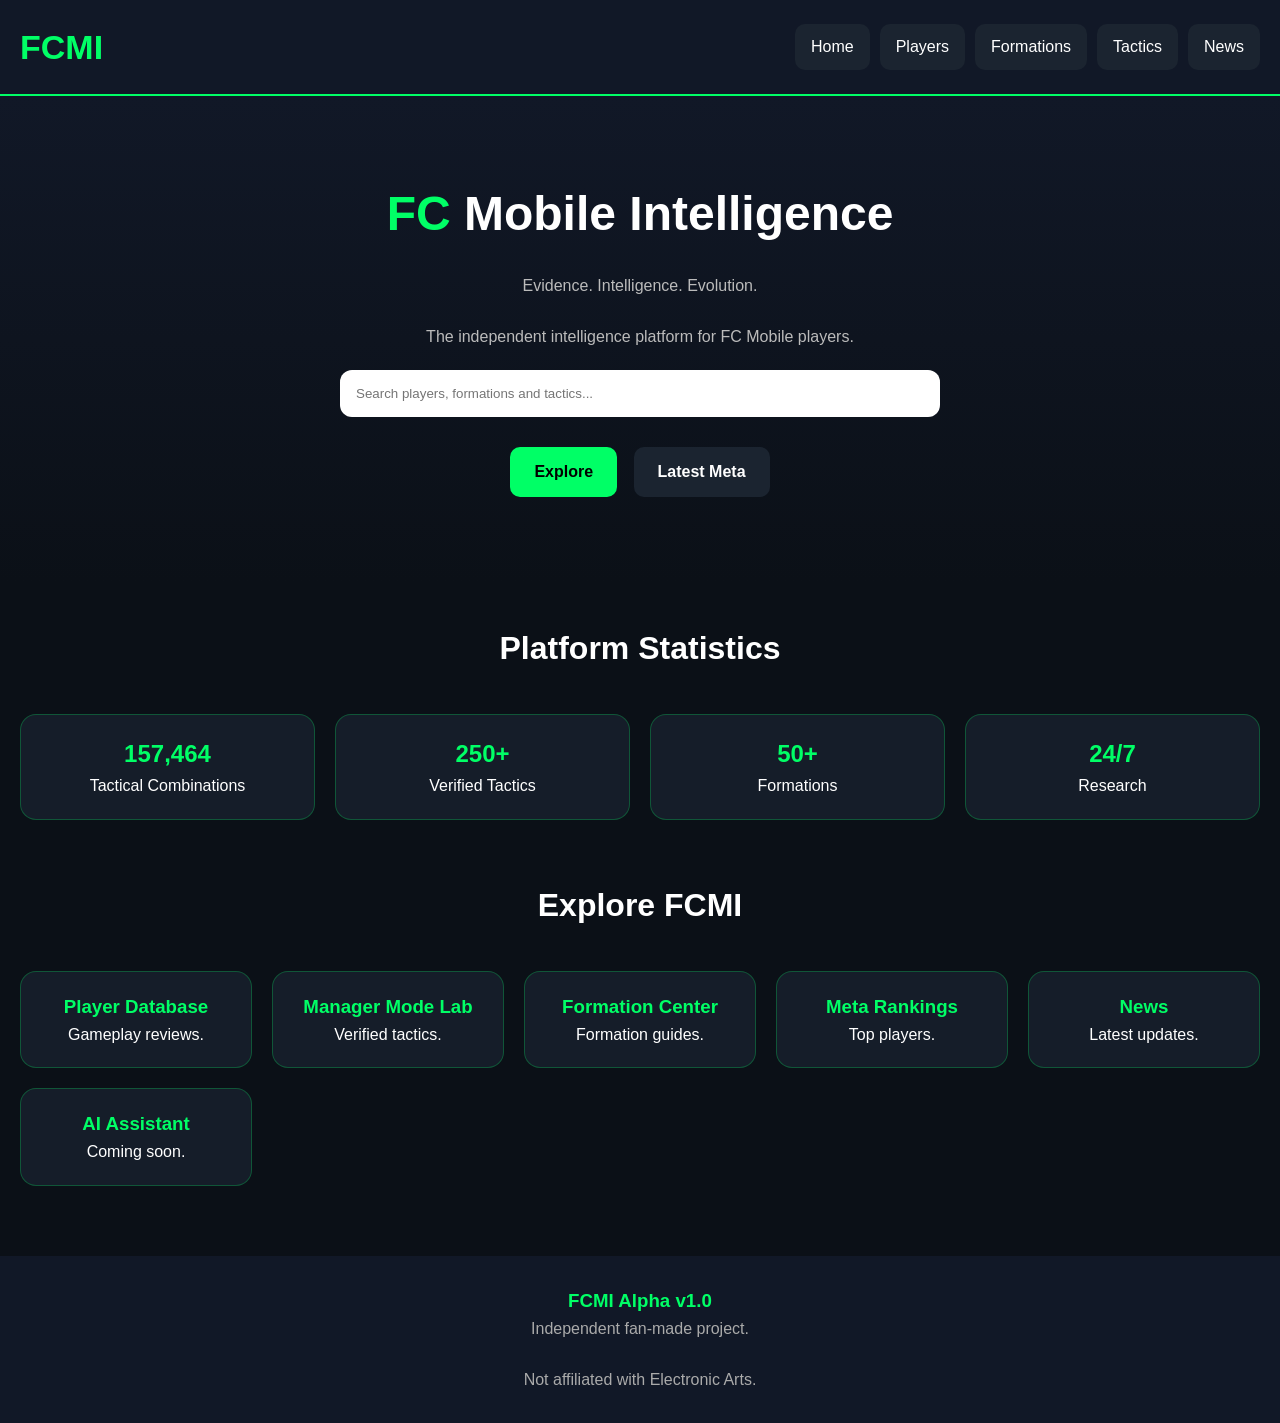
==== commit 16c00f4b: "Update index.html" ====
--- a/index.html
+++ b/index.html
@@ -1,813 +1,74 @@
 <!DOCTYPE html>
 <html lang="en">
 <head>
-
 <meta charset="UTF-8">
 <meta name="viewport" content="width=device-width, initial-scale=1.0">
-
-<title>FCMI - FC Mobile Intelligence</title>
-
+<title>FCMI Alpha v1.0</title>
 <style>
-
-*{
-margin:0;
-padding:0;
-box-sizing:border-box;
-font-family:Arial,Helvetica,sans-serif;
-}
-
-body{
-background:#0b1017;
-color:white;
-line-height:1.6;
-}
-
-header{
-display:flex;
-justify-content:space-between;
-align-items:center;
-padding:20px;
-background:#111827;
-border-bottom:2px solid #00ff66;
-position:sticky;
-top:0;
-z-index:100;
-}
-
-.logo{
-font-size:34px;
-font-weight:bold;
-color:#00ff66;
-}
-
-nav{
-display:flex;
-gap:10px;
-flex-wrap:wrap;
-}
-
-nav a{
-color:white;
-text-decoration:none;
-background:#1b2430;
-padding:10px 16px;
-border-radius:12px;
-transition:.3s;
-}
-
-nav a:hover{
-background:#00ff66;
-color:black;
-}
-
-.hero{
-padding:80px 20px;
-text-align:center;
-background:linear-gradient(180deg,#111827,#0b1017);
-}
-
-.hero h1{
-font-size:48px;
-margin-bottom:15px;
-}
-
-.hero h1 span{
-color:#00ff66;
-}
-
-.hero p{
-max-width:700px;
-margin:auto;
-color:#bbbbbb;
-}
-
-.search{
-margin-top:35px;
-}
-
-.search input{
-width:90%;
-max-width:600px;
-padding:18px;
-border:none;
-border-radius:15px;
-font-size:17px;
-outline:none;
-}
-
-.buttons{
-display:flex;
-justify-content:center;
-gap:15px;
-margin-top:30px;
-flex-wrap:wrap;
-}
-
-.btn{
-padding:14px 28px;
-border-radius:12px;
-font-weight:bold;
-text-decoration:none;
-transition:.3s;
-}
-
-.green{
-background:#00ff66;
-color:black;
-}
-
-.dark{
-background:#1b2430;
-color:white;
-}
-
-.btn:hover{
-transform:translateY(-4px);
-}
-
+*{margin:0;padding:0;box-sizing:border-box;font-family:Arial,Helvetica,sans-serif}
+body{background:#0b1017;color:#fff;line-height:1.6}
+header{display:flex;justify-content:space-between;align-items:center;padding:20px;background:#111827;border-bottom:2px solid #00ff66;position:sticky;top:0}
+.logo{font-size:34px;font-weight:bold;color:#00ff66}
+nav{display:flex;gap:10px;flex-wrap:wrap}
+nav a{color:#fff;text-decoration:none;background:#1b2430;padding:10px 16px;border-radius:10px}
+.hero{padding:80px 20px;text-align:center;background:linear-gradient(180deg,#111827,#0b1017)}
+.hero h1{font-size:48px}.hero h1 span{color:#00ff66}
+.hero p{max-width:700px;margin:20px auto;color:#bbb}
+.search input{width:90%;max-width:600px;padding:16px;border:none;border-radius:12px}
+.buttons{margin-top:24px}
+.btn{display:inline-block;margin:6px;padding:12px 24px;border-radius:10px;text-decoration:none;font-weight:bold}
+.green{background:#00ff66;color:#000}.dark{background:#1b2430;color:#fff}
+.section-title{text-align:center;margin:40px 0 20px;font-size:32px}
+.cards,.stats{display:grid;grid-template-columns:repeat(auto-fit,minmax(220px,1fr));gap:20px;padding:20px}
+.card,.stat{background:#151d29;border:1px solid rgba(0,255,102,.25);border-radius:16px;padding:20px;text-align:center}
+.card h3,.card h2,.stat h2{color:#00ff66}
+footer{margin-top:50px;background:#111827;padding:30px;text-align:center;color:#aaa}
 </style>
-
 </head>
-
 <body>
-
 <header>
-
 <div class="logo">FCMI</div>
-
 <nav>
-
 <a href="#">Home</a>
 <a href="#">Players</a>
 <a href="#">Formations</a>
 <a href="#">Tactics</a>
-<a href="#">Research</a>
-
+<a href="#">News</a>
 </nav>
-
 </header>
 
 <section class="hero">
-
 <h1><span>FC</span> Mobile Intelligence</h1>
-
-<p>
-
-Evidence. Intelligence. Evolution.
-
-<br><br>
-
-The independent intelligence platform for FC Mobile players.
-
-</p>
-
-<div class="search">
-
-<input type="text" placeholder="Search players, formations and tactics...">
-
+<p>Evidence. Intelligence. Evolution.<br><br>The independent intelligence platform for FC Mobile players.</p>
+<div class="search"><input placeholder="Search players, formations and tactics..."></div>
+<div class="buttons">
+<a class="btn green" href="#">Explore</a>
+<a class="btn dark" href="#">Latest Meta</a>
 </div>
-
-<div class="buttons">
-
-<a href="#" class="btn green">Explore</a>
-
-<a href="#" class="btn dark">Latest Meta</a>
-
-</div>
-
 </section>
 
 <h2 class="section-title">Platform Statistics</h2>
-
 <section class="stats">
-
-<div class="stat">
-<h2>157,464</h2>
-<p>Tactical Combinations</p>
-</div>
-
-<div class="stat">
-<h2>250+</h2>
-<p>Verified Tactics</p>
-</div>
-
-<div class="stat">
-<h2>50+</h2>
-<p>Formations</p>
-</div>
-
-<div class="stat">
-<h2>24/7</h2>
-<p>Research</p>
-</div>
-
+<div class="stat"><h2>157,464</h2><p>Tactical Combinations</p></div>
+<div class="stat"><h2>250+</h2><p>Verified Tactics</p></div>
+<div class="stat"><h2>50+</h2><p>Formations</p></div>
+<div class="stat"><h2>24/7</h2><p>Research</p></div>
 </section>
 
 <h2 class="section-title">Explore FCMI</h2>
-
 <section class="cards">
-
-<div class="card">
-<h3>⚽ Player Database</h3>
-<p>Gameplay reviews and intelligence.</p>
-</div>
-
-<div class="card">
-<h3>🧠 Manager Mode Lab</h3>
-<p>Verified tactics and testing.</p>
-</div>
-
-<div class="card">
-<h3>📐 Formation Center</h3>
-<p>Every formation explained.</p>
-</div>
-
-<div class="card">
-<h3>📊 Meta Rankings</h3>
-<p>Best players this season.</p>
-</div>
-
-<div class="card">
-<h3>📰 Patch Notes</h3>
-<p>Gameplay updates analysed.</p>
-</div>
-
-<div class="card">
-<h3>🤖 AI Assistant</h3>
-<p>Coming Soon.</p>
-</div>
-
+<div class="card"><h3>Player Database</h3><p>Gameplay reviews.</p></div>
+<div class="card"><h3>Manager Mode Lab</h3><p>Verified tactics.</p></div>
+<div class="card"><h3>Formation Center</h3><p>Formation guides.</p></div>
+<div class="card"><h3>Meta Rankings</h3><p>Top players.</p></div>
+<div class="card"><h3>News</h3><p>Latest updates.</p></div>
+<div class="card"><h3>AI Assistant</h3><p>Coming soon.</p></div>
 </section>
 
-<h2 class="section-title">Platform Statistics</h2>
-
-<section class="stats">
-
-<div class="stat">
-<h2>157,464</h2>
-<p>Tactical Combinations</p>
-</div>
-
-<div class="stat">
-<h2>250+</h2>
-<p>Verified Tactics</p>
-</div>
-
-<div class="stat">
-<h2>50+</h2>
-<p>Formations</p>
-</div>
-
-<div class="stat">
-<h2>24/7</h2>
-<p>Research</p>
-</div>
-
-</section>
-
-<h2 class="section-title">Explore FCMI</h2>
-
-<section class="cards">
-
-<div class="card">
-<h3>⚽ Player Database</h3>
-<p>Gameplay reviews and intelligence.</p>
-</div>
-
-<div class="card">
-<h3>🧠 Manager Mode Lab</h3>
-<p>Verified tactics and testing.</p>
-</div>
-
-<div class="card">
-<h3>📐 Formation Center</h3>
-<p>Every formation explained.</p>
-</div>
-
-<div class="card">
-<h3>📊 Meta Rankings</h3>
-<p>Best players this season.</p>
-</div>
-
-<div class="card">
-<h3>📰 Patch Notes</h3>
-<p>Gameplay updates analysed.</p>
-</div>
-
-<div class="card">
-<h3>🤖 AI Assistant</h3>
-<p>Coming Soon.</p>
-</div>
-
-</section>
-
-<h2 class="section-title">🔥 Live Meta Dashboard</h2>
-
-<section class="cards">
-
-<div class="card">
-<h3>🏆 Meta Formation</h3>
-<h2>4-3-3 Attack</h2>
-<p>Highest performing formation this week.</p>
-</div>
-
-<div class="card">
-<h3>⭐ Featured Tactic</h3>
-<h2>#83742</h2>
-<p>Community Rating ★★★★★</p>
-</div>
-
-<div class="card">
-<h3>📈 Meta Status</h3>
-<h2>A+</h2>
-<p>Updated Daily</p>
-</div>
-
-<div class="card">
-<h3>⚡ Research</h3>
-<h2>7 New Reports</h2>
-<p>Fresh Manager Mode Intelligence.</p>
-</div>
-
-</section>
-
-<h2 class="section-title">🤖 FCMI AI</h2>
-
-<section class="cards">
-
-<div class="card">
-<h3>AI Assistant</h3>
-
-<p>
-
-✔ Squad Analysis
-
-<br><br>
-
-✔ Best Formation
-
-<br><br>
-
-✔ Best Tactics
-
-<br><br>
-
-✔ Meta Suggestions
-
-<br><br>
-
-<b style="color:#00ff66;">Coming Soon</b>
-
-</p>
-
-</div>
-
-<div class="card">
-
-<h3>🚀 Next Updates</h3>
-
-<p>
-
-✔ Player Database
-
-<br><br>
-
-✔ Formation Center
-
-<br><br>
-
-✔ Tactic Finder
-
-<br><br>
-
-✔ Community Rankings
-
-</p>
-
-</div>
-
-</section>
-
-<h2 class="section-title">🏆 Player Database</h2>
-
-<section class="cards">
-
-<div class="card">
-<h3>🔍 Search Players</h3>
-<p>
-Search by player name, club, nation or position.
-</p>
-</div>
-
-<div class="card">
-<h3>⭐ Featured Player</h3>
-<h2 style="color:#00ff66;">Lionel Messi</h2>
-
-<p>
-OVR: 125
-
-<br><br>
-
-Position: RW / CAM
-
-<br><br>
-
-Weak Foot: ★★★★☆
-
-<br><br>
-
-Skill Moves: ★★★★★
-</p>
-
-</div>
-
-<div class="card">
-
-<h3>🛡️ Top Defenders</h3>
-
-<p>
-
-• Saliba
-
-<br><br>
-
-• Van Dijk
-
-<br><br>
-
-• Rúben Dias
-
-<br><br>
-
-• Marquinhos
-
-</p>
-
-</div>
-
-<div class="card">
-
-<h3>🎯 Top Attackers</h3>
-
-<p>
-
-• Mbappé
-
-<br><br>
-
-• Messi
-
-<br><br>
-
-• Haaland
-
-<br><br>
-
-• Vinícius Jr.
-
-</p>
-
-</div>
-
-<div class="card">
-
-<h3>⚙️ Database Status</h3>
-
-<h2 style="color:#00ff66;">Online</h2>
-
-<p>
-Player database is expanding with every update.
-</p>
-
-</div>
-
-</section>
-
-<h2 class="section-title">📐 Formation Center</h2>
-
-<section class="cards">
-
-<div class="card">
-<h3>4-3-3 Attack</h3>
-<p>
-Best for:
-<br><br>
-✔ Manager Mode
-<br>
-✔ VSA
-<br>
-✔ Balanced Gameplay
-</p>
-</div>
-
-<div class="card">
-<h3>4-2-1-3</h3>
-<p>
-Best for:
-<br><br>
-✔ Possession
-<br>
-✔ Fast Build Up
-<br>
-✔ Counter Attack
-</p>
-</div>
-
-<div class="card">
-<h3>3-5-2</h3>
-<p>
-Best for:
-<br><br>
-✔ Midfield Control
-<br>
-✔ Pressing
-<br>
-✔ Wide Play
-</p>
-</div>
-
-<div class="card">
-<h3>4-1-2-1-2 Narrow</h3>
-<p>
-Best for:
-<br><br>
-✔ Through Balls
-<br>
-✔ Short Passing
-<br>
-✔ Central Attack
-</p>
-</div>
-
-<div class="card">
-<h3>More Formations</h3>
-<p>
-New formations and tactical analysis will be added in future updates.
-</p>
-</div>
-
-</section>
-
-<h2 class="section-title">🧠 Tactic Finder</h2>
-
-<section class="cards">
-
-<div class="card">
-<h3>Manager Mode</h3>
-<p>
-Find tactics optimized for AI gameplay and consistent performance.
-</p>
-</div>
-
-<div class="card">
-<h3>VS Attack</h3>
-<p>
-Discover formations and tactics focused on quick chances and high scoring.
-</p>
-</div>
-
-<div class="card">
-<h3>Head to Head</h3>
-<p>
-Explore tactics designed for possession, pressing and manual play.
-</p>
-</div>
-
-<div class="card">
-<h3>Custom Tactics</h3>
-<p>
-Save,
-
-<h2 class="section-title">🌍 Community Hub</h2>
-
-<section class="cards">
-
-<div class="card">
-<h3>🏅 Top Community Tactics</h3>
-
-<p>
-
-Discover the highest-rated tactics submitted by FCMI users.
-
-</p>
-
-</div>
-
-<div class="card">
-
-<h3>🔥 Trending Players</h3>
-
-<p>
-
-See which FC Mobile players are currently dominating the meta.
-
-</p>
-
-</div>
-
-<div class="card">
-
-<h3>📊 Community Polls</h3>
-
-<p>
-
-Vote for the best formations, tactics and players every week.
-
-</p>
-
-</div>
-
-<div class="card">
-
-<h3>💬 Discussions</h3>
-
-<p>
-
-Join community discussions and share your own experiences.
-
-</p>
-
-</div>
-
-<div class="card">
-
-<h3>🏆 Hall of Fame</h3>
-
-<p>
-
-The best community tactic creators will be featured here.
-
-</p>
-
-</div>
-
-<div class="card">
-
-<h3>🚀 More Features</h3>
-
-<p>
-
-Leaderboards, tournaments and player guides coming soon.
-
-</p>
-
-</div>
-
-</section>
-
-<h2 class="section-title">📰 News & Updates Center</h2>
-
-<section class="cards">
-
-<div class="card">
-<h3>📢 Latest FC Mobile News</h3>
-<p>
-Stay updated with the latest FC Mobile announcements and content releases.
-</p>
-</div>
-
-<div class="card">
-<h3>⚽ Event Tracker</h3>
-<p>
-Follow current and upcoming events with detailed rewards and timelines.
-</p>
-</div>
-
-<div class="card">
-<h3>🔄 Patch Notes</h3>
-<p>
-Read gameplay changes, balance updates and bug fixes after every release.
-</p>
-</div>
-
-<div class="card">
-<h3>📅 Upcoming Content</h3>
-<p>
-See what's coming next, including new players, events and game modes.
-</p>
-</div>
-
-<div class="card">
-<h3>⭐ Featured Article</h3>
-<p>
-Weekly strategy guides and gameplay tips selected by the FCMI team.
-</p>
-</div>
-
-<div class="card">
-<h3>🚀 Future Integrations</h3>
-<p>
-Live news feeds, notifications and personalized update tracking are planned.
-</p>
-</div>
-
-</section>
-
-<h2 class="section-title">👤 User Profile Center</h2>
-
-<section class="cards">
-
-<div class="card">
-<h3>👤 My Profile</h3>
-<p>
-View your saved squads, favourite players and personal statistics.
-</p>
-</div>
-
-<div class="card">
-<h3>⭐ Favourite Players</h3>
-<p>
-Save your favourite FC Mobile players for quick access.
-</p>
-</div>
-
-<div class="card">
-<h3>📋 Saved Tactics</h3>
-<p>
-Bookmark your best Manager Mode, VSA and H2H tactics.
-</p>
-</div>
-
-<div class="card">
-<h3>🏅 Achievements</h3>
-<p>
-Earn badges by contributing guides, tactics and community posts.
-</p>
-</div>
-
-<div class="card">
-<h3>📈 Activity</h3>
-<p>
-Track your recent searches, saved formations and tactic history.
-</p>
-</div>
-
-<div class="card">
-<h3>☁ Cloud Sync</h3>
-<p>
-Future support for syncing your favourites across devices.
-</p>
-</div>
-
-</section>
-
-<h2 class="section-title">🧠 AI Intelligence Center</h2>
-
-<section class="cards">
-
-<div class="card">
-<h3>🤖 AI Squad Analyzer</h3>
-<p>
-Upload your FC Mobile squad and receive AI-powered suggestions for improvements.
-</p>
-</div>
-
-<div class="card">
-<h3>⚽ AI Player Comparison</h3>
-<p>
-Compare two players based on gameplay, work rates, positioning and community feedback.
-</p>
-</div>
-
-<div class="card">
-<h3>📊 Meta Predictor</h3>
-<p>
-See which formations and tactics are expected to perform best after future updates.
-</p>
-</div>
-
-<div class="card">
-<h3>🧩 Squad Builder</h3>
-<p>
-Create your dream squad with chemistry, budget and position recommendations.
-</p>
-</div>
-
-<div class="card">
-<h3>📈 Match Analyzer
-
 <footer>
-
-<h3 style="color:#00ff66;">FCMI Alpha v1.0</h3>
-
-<br>
-
-<p>
-
-Independent fan-made project.
-
-<br><br>
-
-FCMI is an independent community project created for FC Mobile players.
-
-<br><br>
-
-FCMI is not affiliated with or endorsed by Electronic Arts (EA).
-
-</p>
-
+<h3 style="color:#00ff66">FCMI Alpha v1.0</h3>
+<p>Independent fan-made project.<br><br>Not affiliated with Electronic Arts.</p>
 </footer>
 
 </body>
-
-</html>+</html>
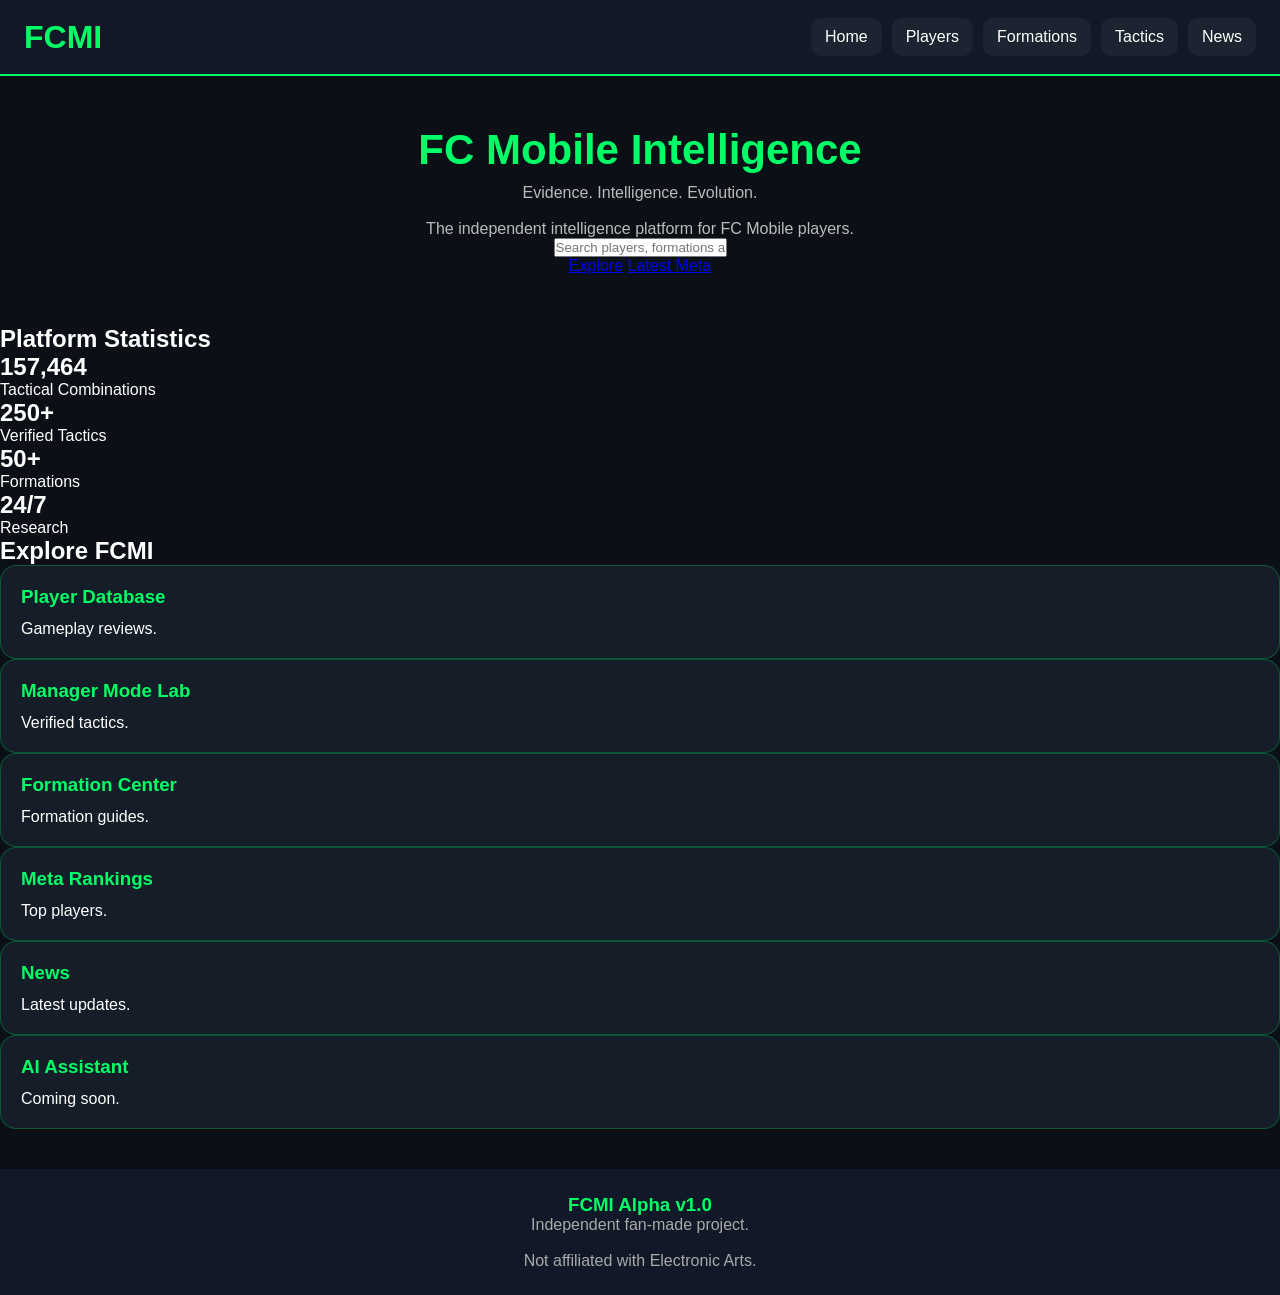
==== commit c1d25df6: "Update index.html" ====
--- a/index.html
+++ b/index.html
@@ -4,26 +4,7 @@
 <meta charset="UTF-8">
 <meta name="viewport" content="width=device-width, initial-scale=1.0">
 <title>FCMI Alpha v1.0</title>
-<style>
-*{margin:0;padding:0;box-sizing:border-box;font-family:Arial,Helvetica,sans-serif}
-body{background:#0b1017;color:#fff;line-height:1.6}
-header{display:flex;justify-content:space-between;align-items:center;padding:20px;background:#111827;border-bottom:2px solid #00ff66;position:sticky;top:0}
-.logo{font-size:34px;font-weight:bold;color:#00ff66}
-nav{display:flex;gap:10px;flex-wrap:wrap}
-nav a{color:#fff;text-decoration:none;background:#1b2430;padding:10px 16px;border-radius:10px}
-.hero{padding:80px 20px;text-align:center;background:linear-gradient(180deg,#111827,#0b1017)}
-.hero h1{font-size:48px}.hero h1 span{color:#00ff66}
-.hero p{max-width:700px;margin:20px auto;color:#bbb}
-.search input{width:90%;max-width:600px;padding:16px;border:none;border-radius:12px}
-.buttons{margin-top:24px}
-.btn{display:inline-block;margin:6px;padding:12px 24px;border-radius:10px;text-decoration:none;font-weight:bold}
-.green{background:#00ff66;color:#000}.dark{background:#1b2430;color:#fff}
-.section-title{text-align:center;margin:40px 0 20px;font-size:32px}
-.cards,.stats{display:grid;grid-template-columns:repeat(auto-fit,minmax(220px,1fr));gap:20px;padding:20px}
-.card,.stat{background:#151d29;border:1px solid rgba(0,255,102,.25);border-radius:16px;padding:20px;text-align:center}
-.card h3,.card h2,.stat h2{color:#00ff66}
-footer{margin-top:50px;background:#111827;padding:30px;text-align:center;color:#aaa}
-</style>
+<link rel="stylesheet" href="css/style.css">
 </head>
 <body>
 <header>
--- a/css/style.css
+++ b/css/style.css
@@ -0,0 +1,89 @@
+*{
+margin:0;
+padding:0;
+box-sizing:border-box;
+font-family:Arial,sans-serif;
+}
+
+body{
+background:#0b1017;
+color:#fff;
+}
+
+header{
+display:flex;
+justify-content:space-between;
+align-items:center;
+padding:18px 24px;
+background:#111827;
+border-bottom:2px solid #00ff66;
+flex-wrap:wrap;
+}
+
+.logo{
+font-size:32px;
+font-weight:bold;
+color:#00ff66;
+}
+
+nav{
+display:flex;
+gap:10px;
+flex-wrap:wrap;
+}
+
+nav a{
+color:white;
+text-decoration:none;
+background:#1b2430;
+padding:10px 14px;
+border-radius:10px;
+transition:.2s;
+}
+
+nav a:hover{
+background:#00ff66;
+color:#000;
+}
+
+.hero{
+text-align:center;
+padding:50px 20px;
+}
+
+.hero h1{
+font-size:42px;
+color:#00ff66;
+}
+
+.hero p{
+color:#bbb;
+margin-top:10px;
+}
+
+.grid{
+display:grid;
+grid-template-columns:repeat(auto-fit,minmax(260px,1fr));
+gap:20px;
+padding:30px;
+}
+
+.card{
+background:#151d29;
+border:1px solid rgba(0,255,102,.25);
+border-radius:16px;
+padding:20px;
+}
+
+.card h3{
+color:#00ff66;
+margin-bottom:12px;
+}
+
+footer{
+margin-top:40px;
+padding:25px;
+text-align:center;
+background:#111827;
+color:#aaa;
+}
